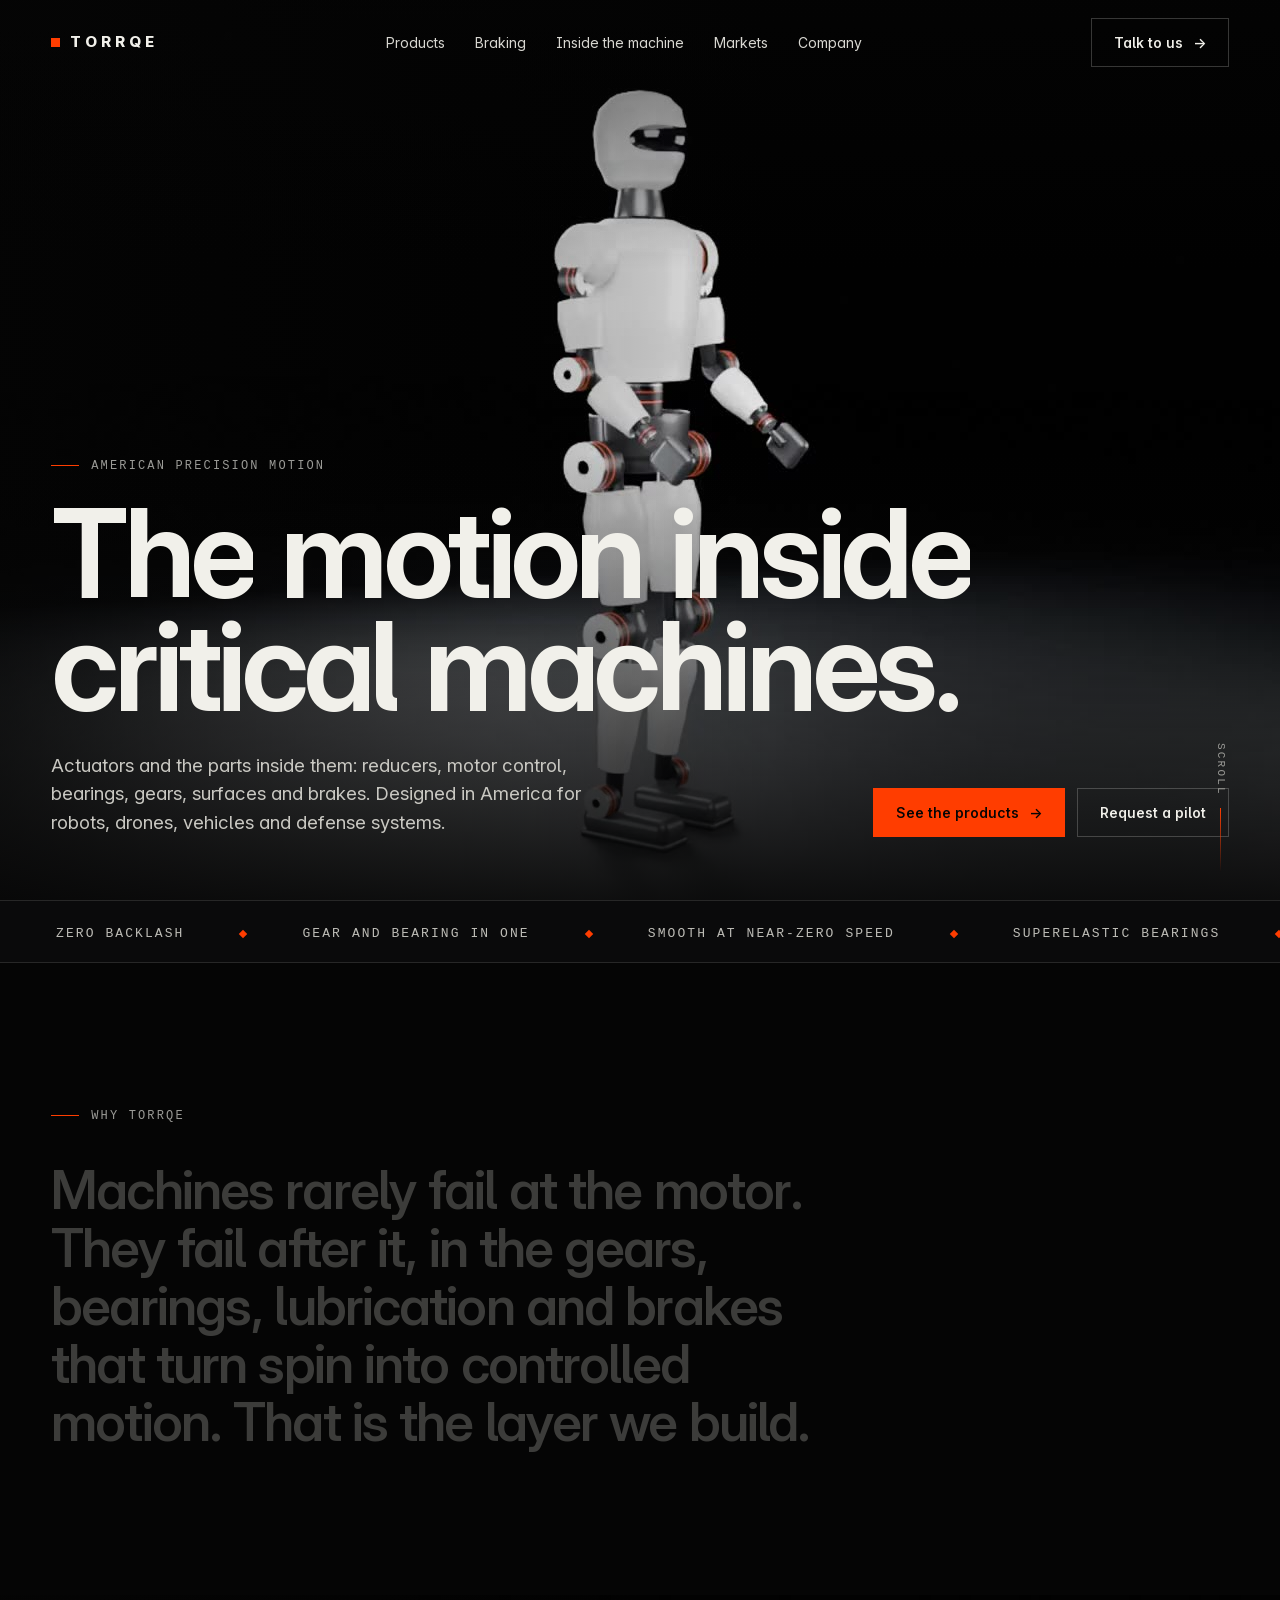
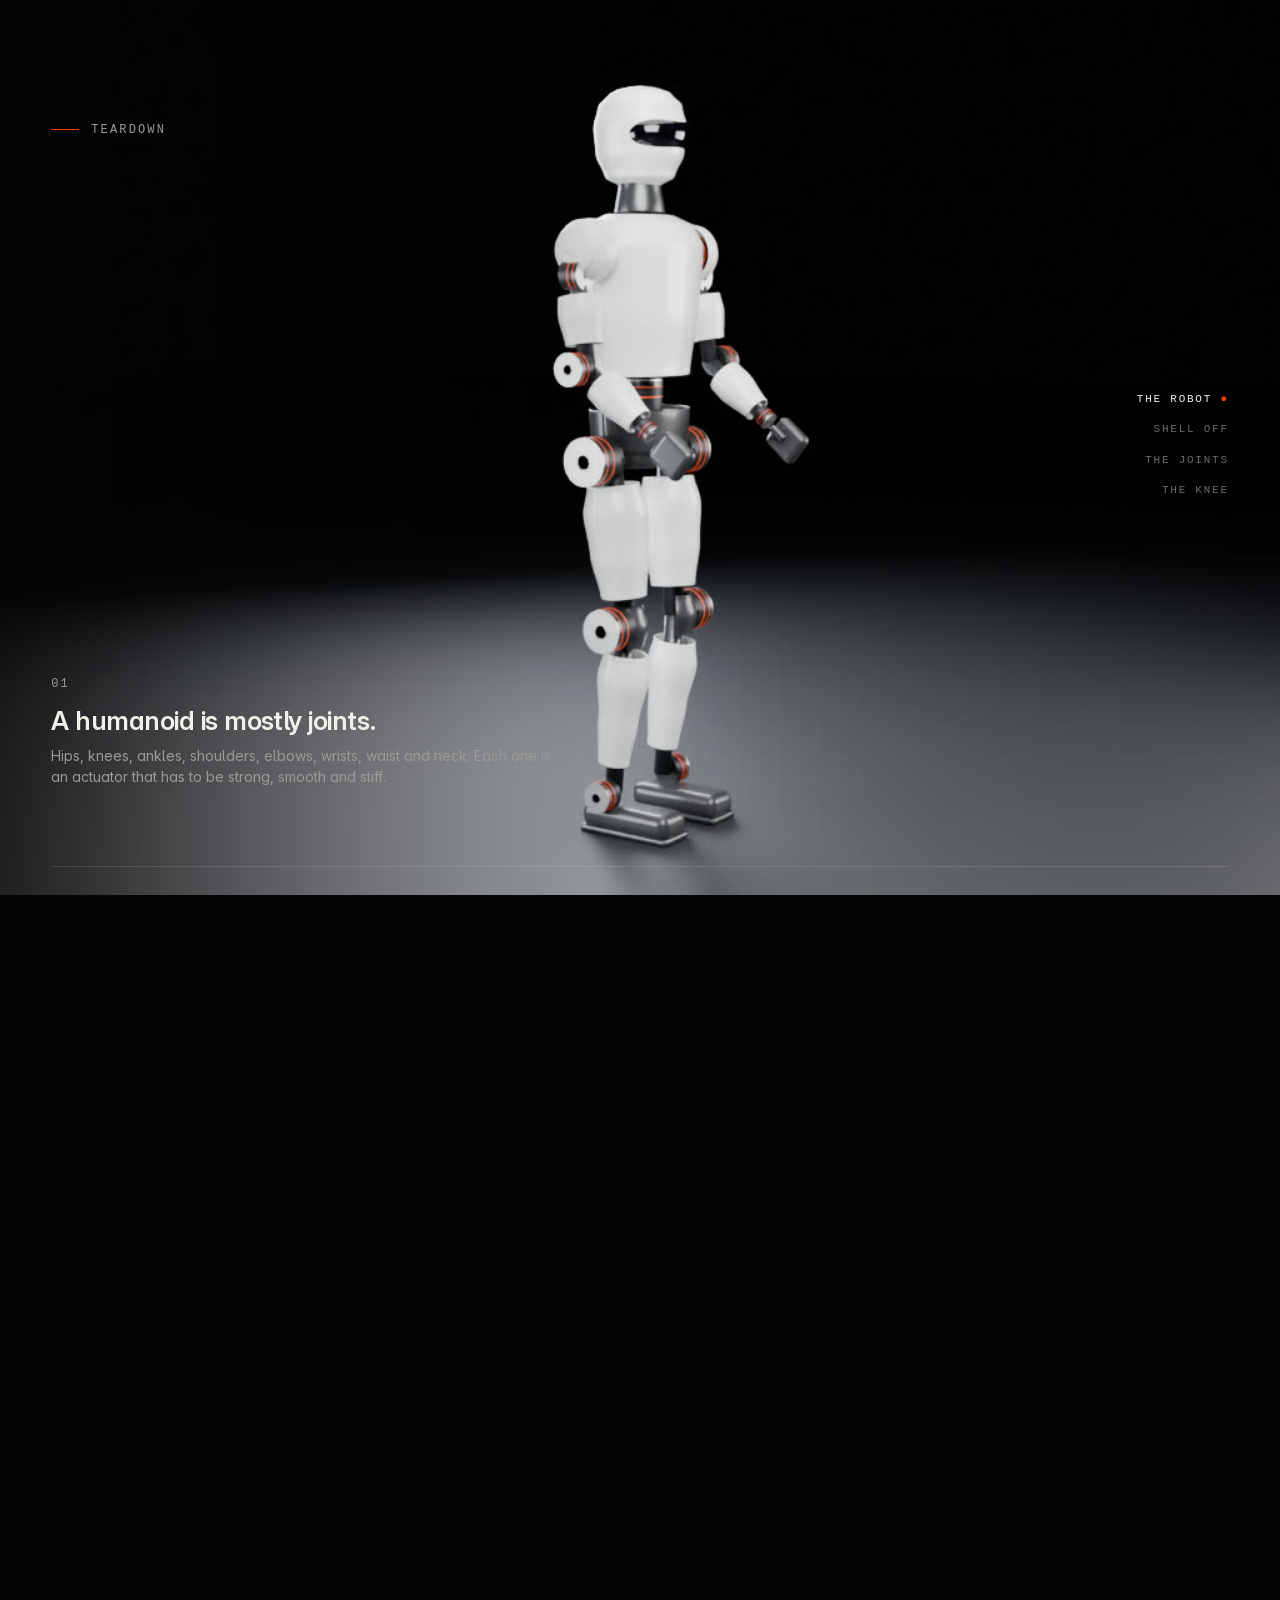
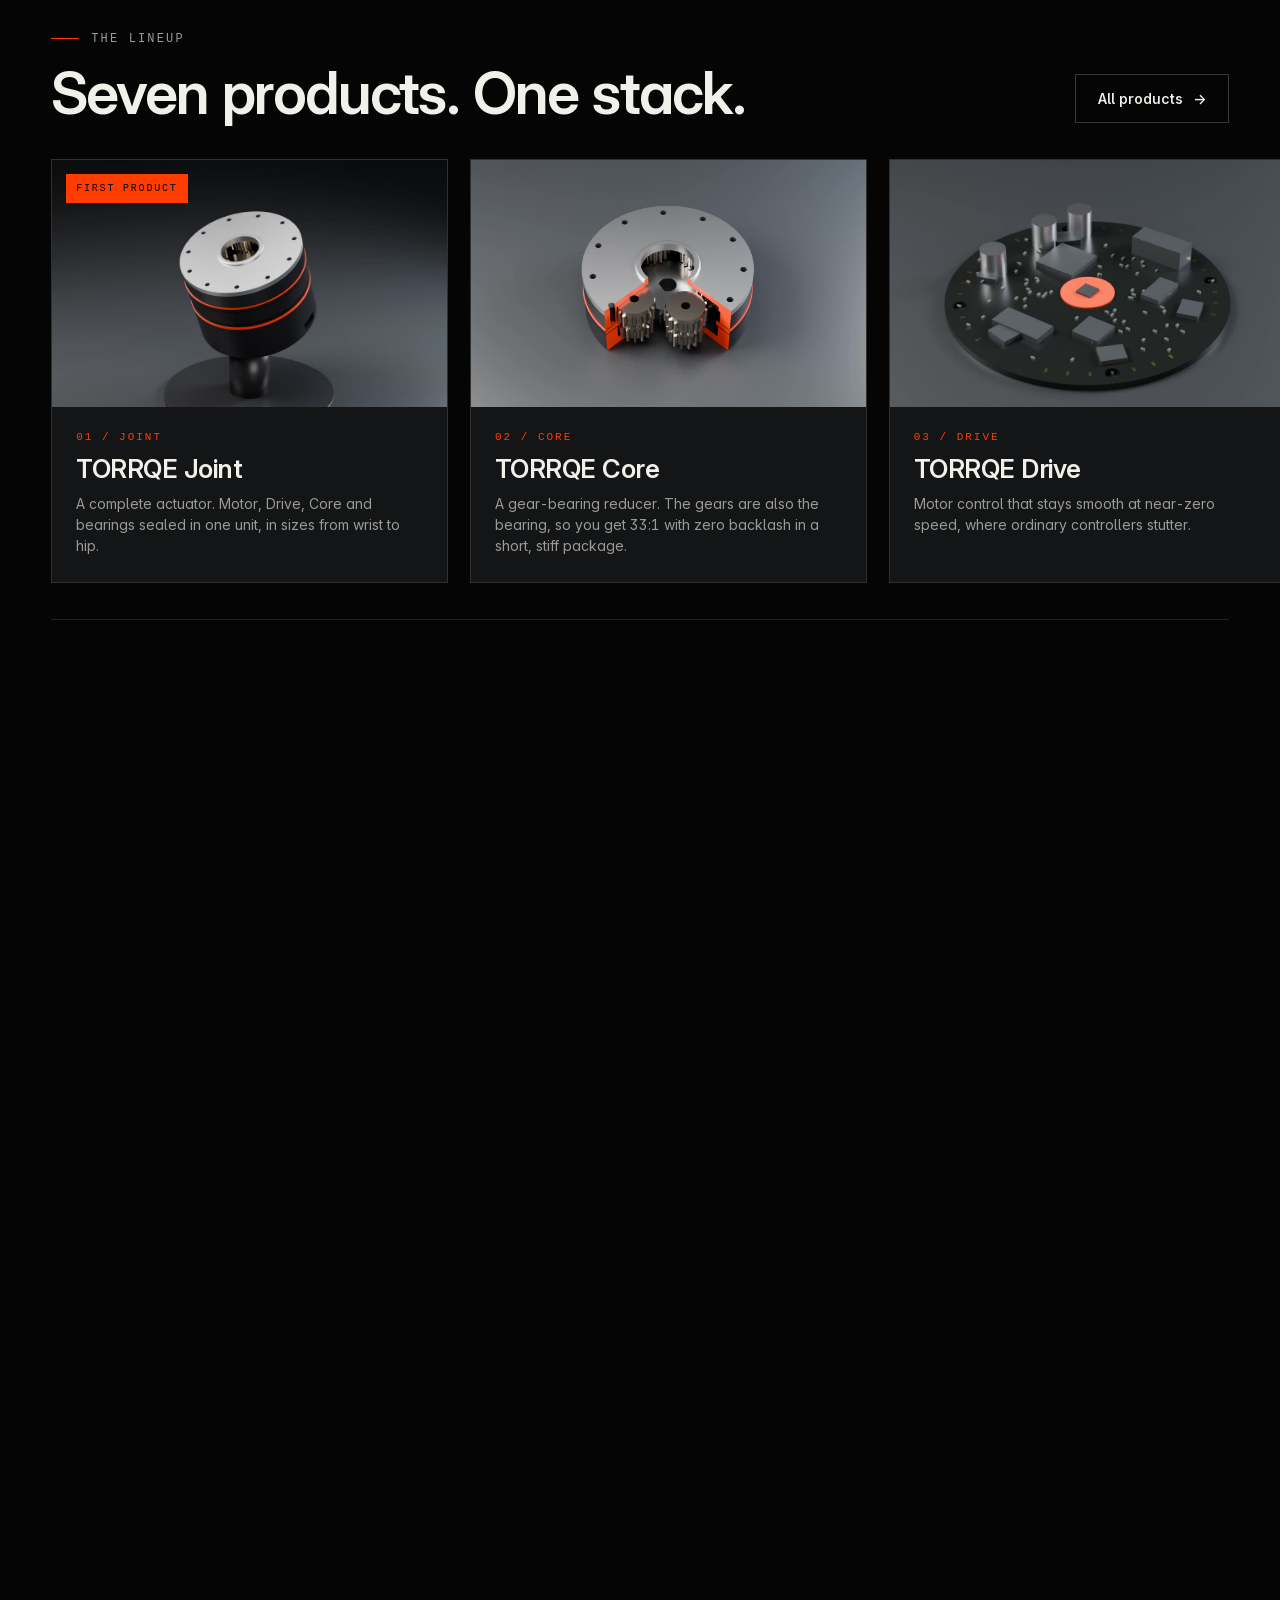
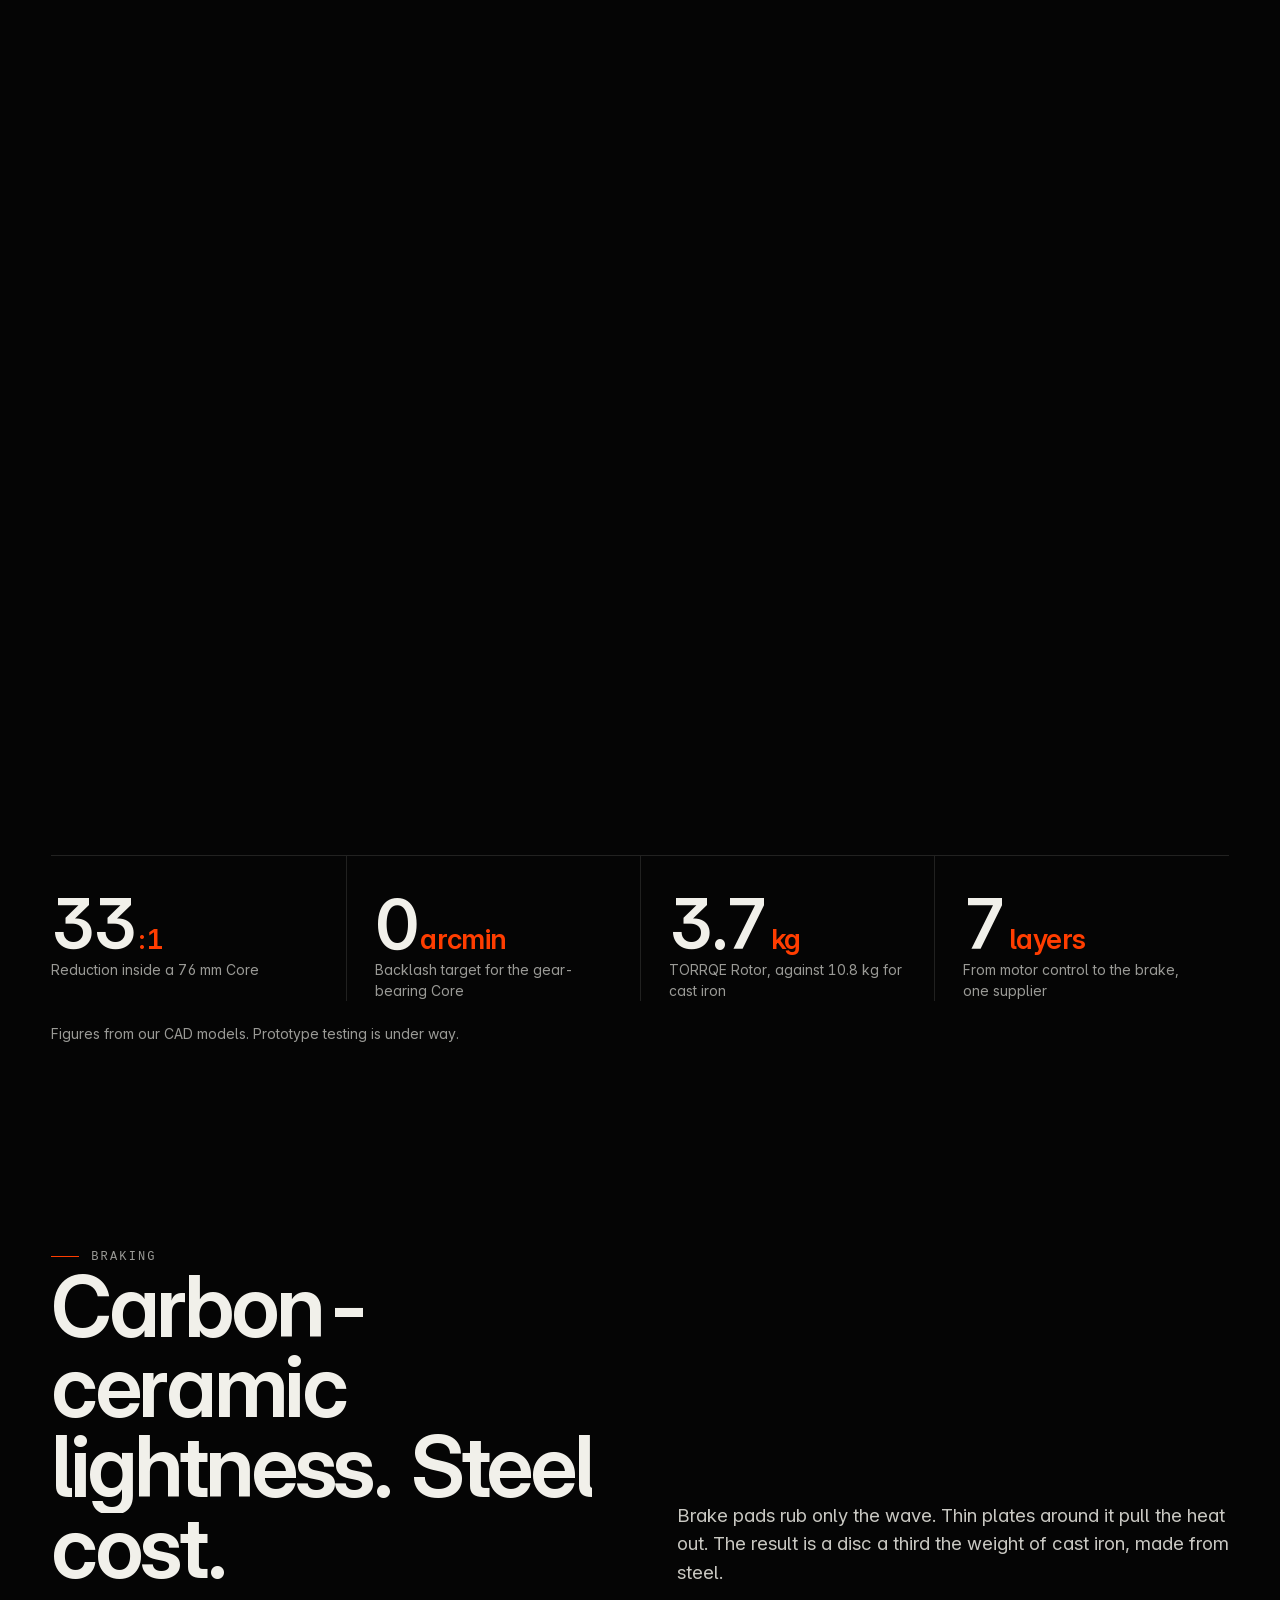
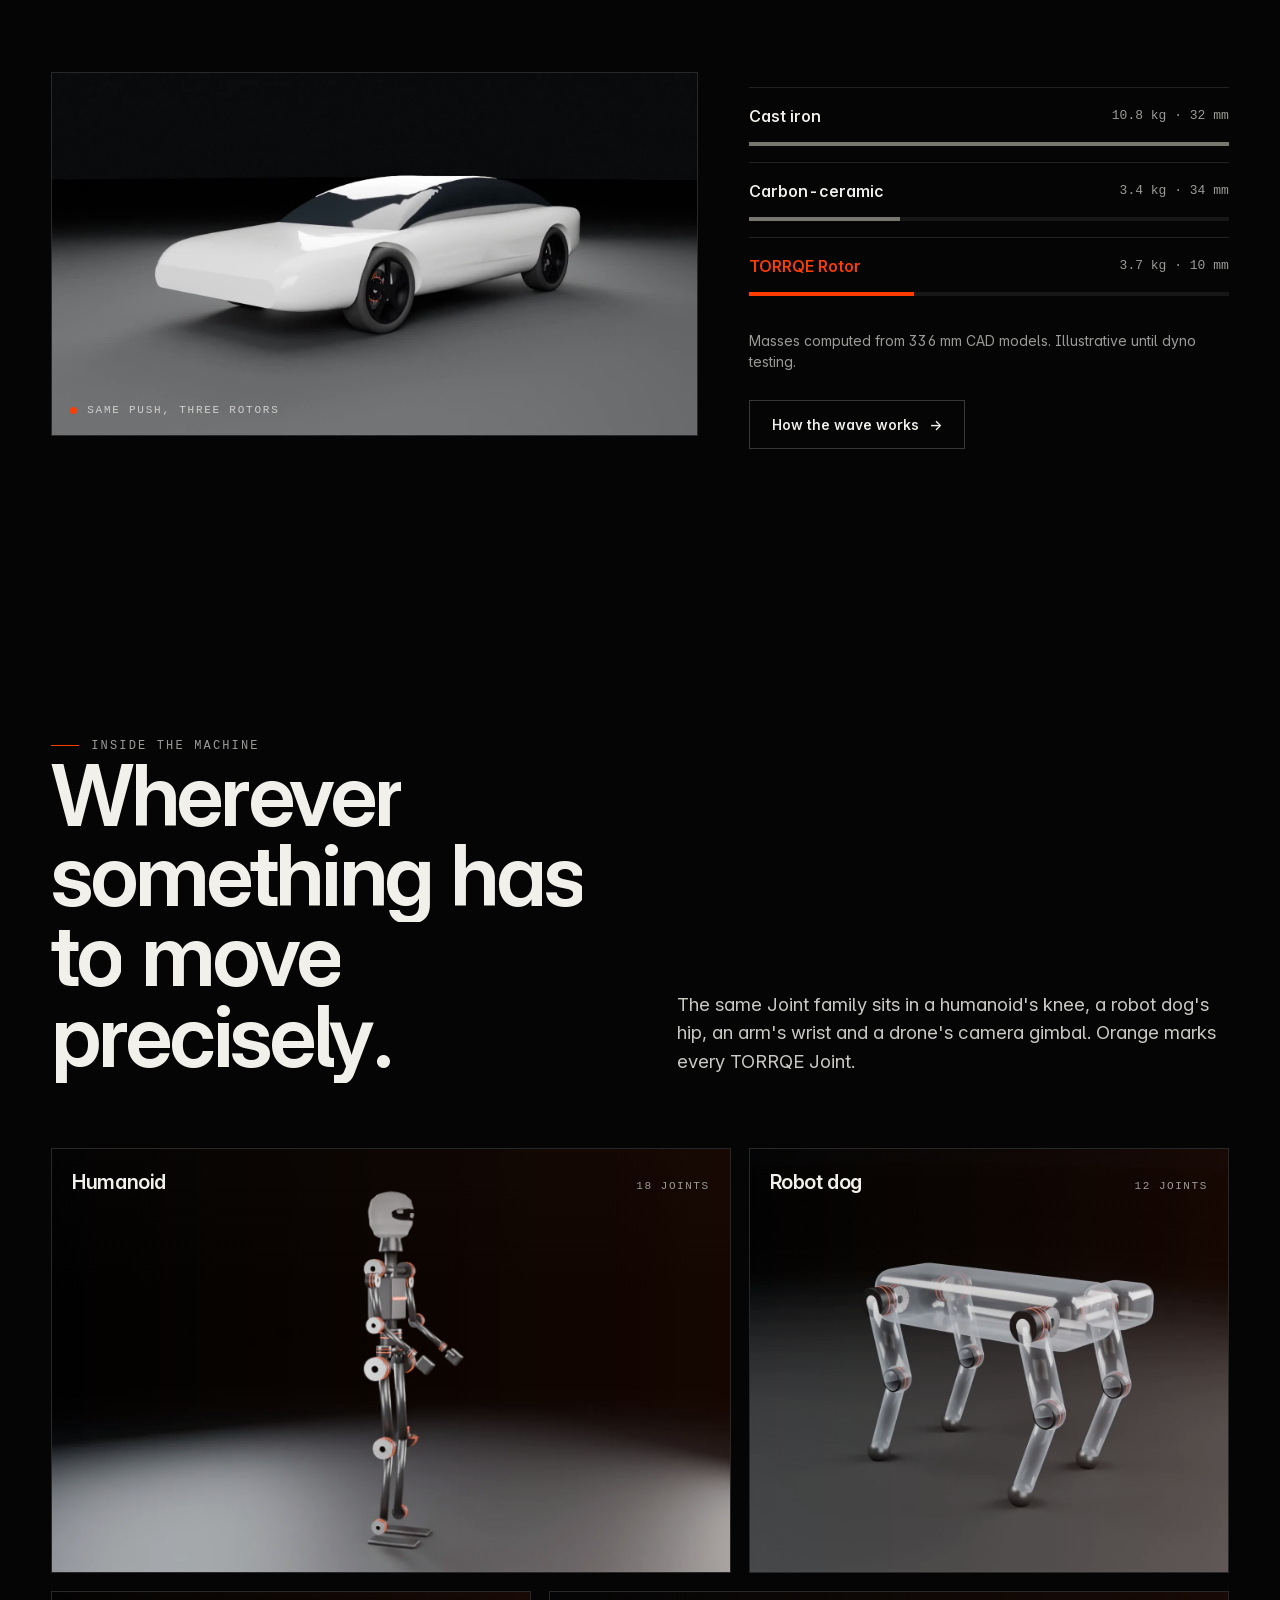
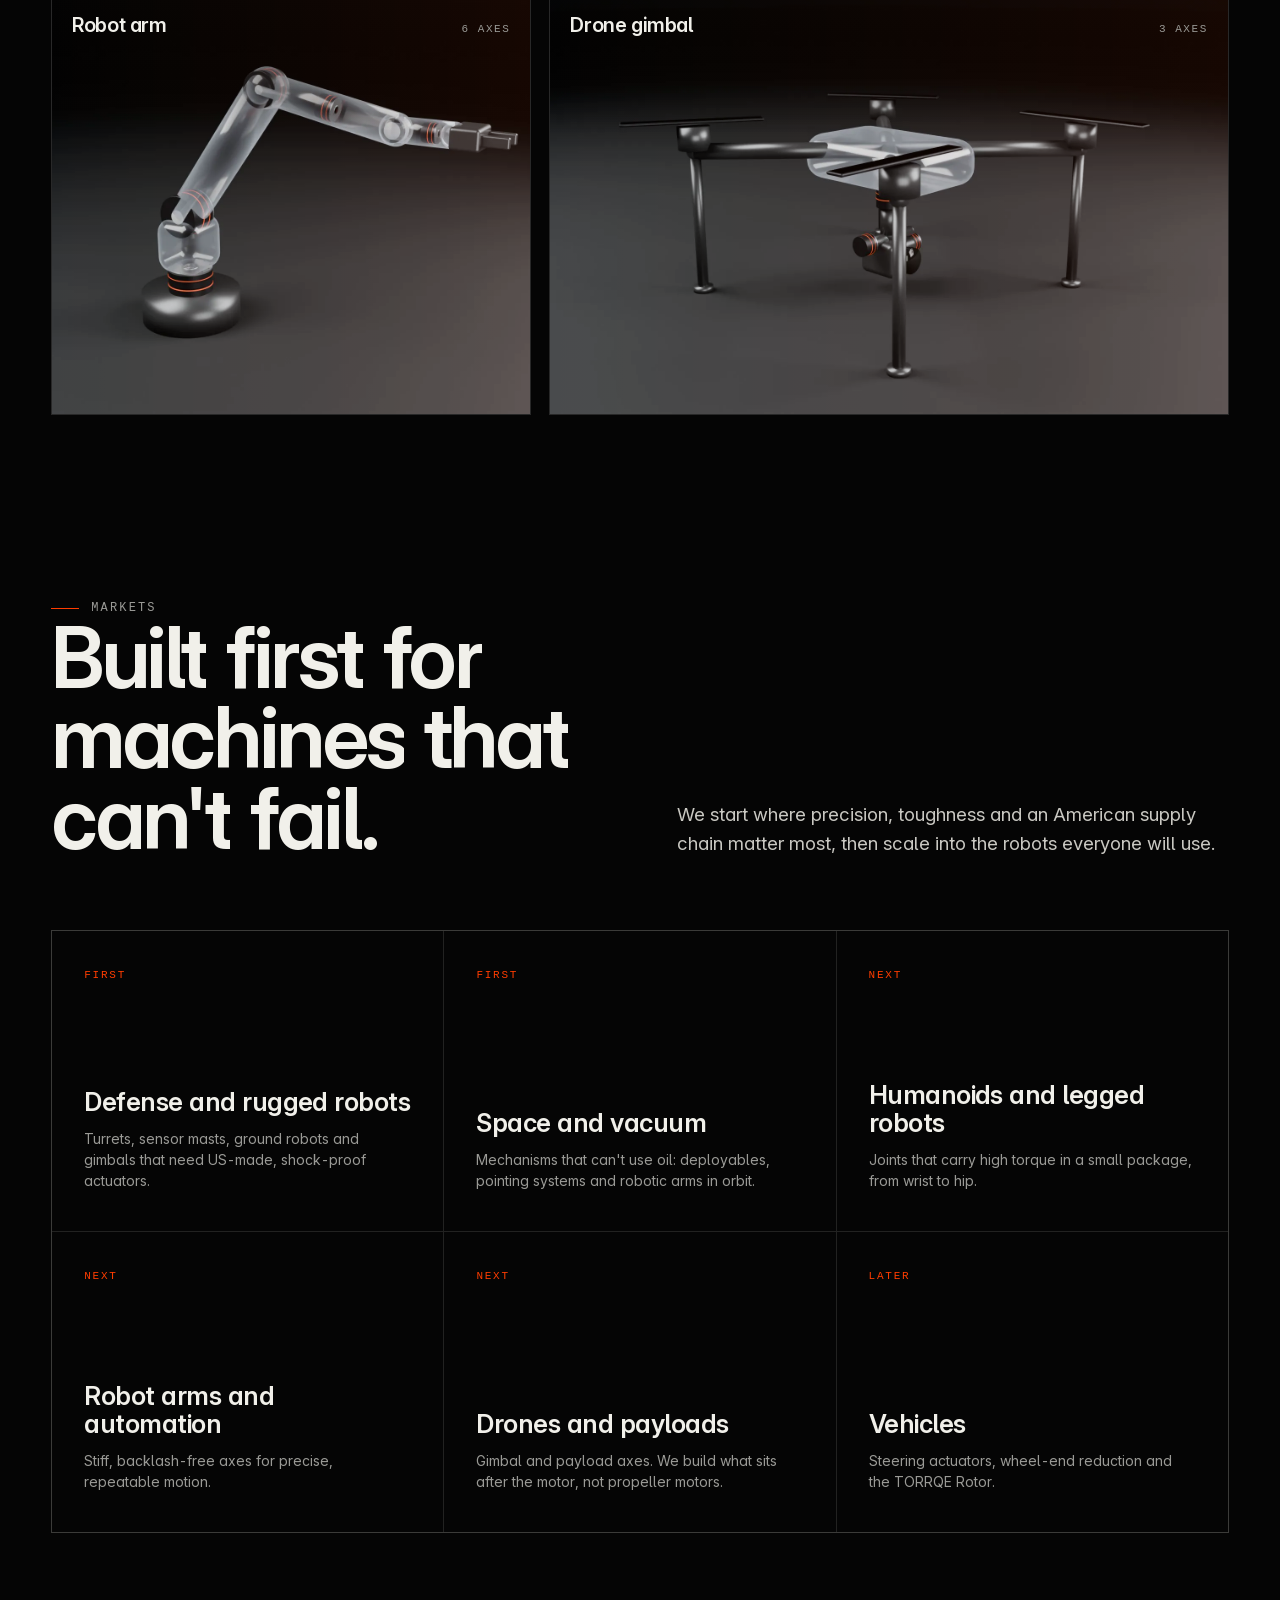
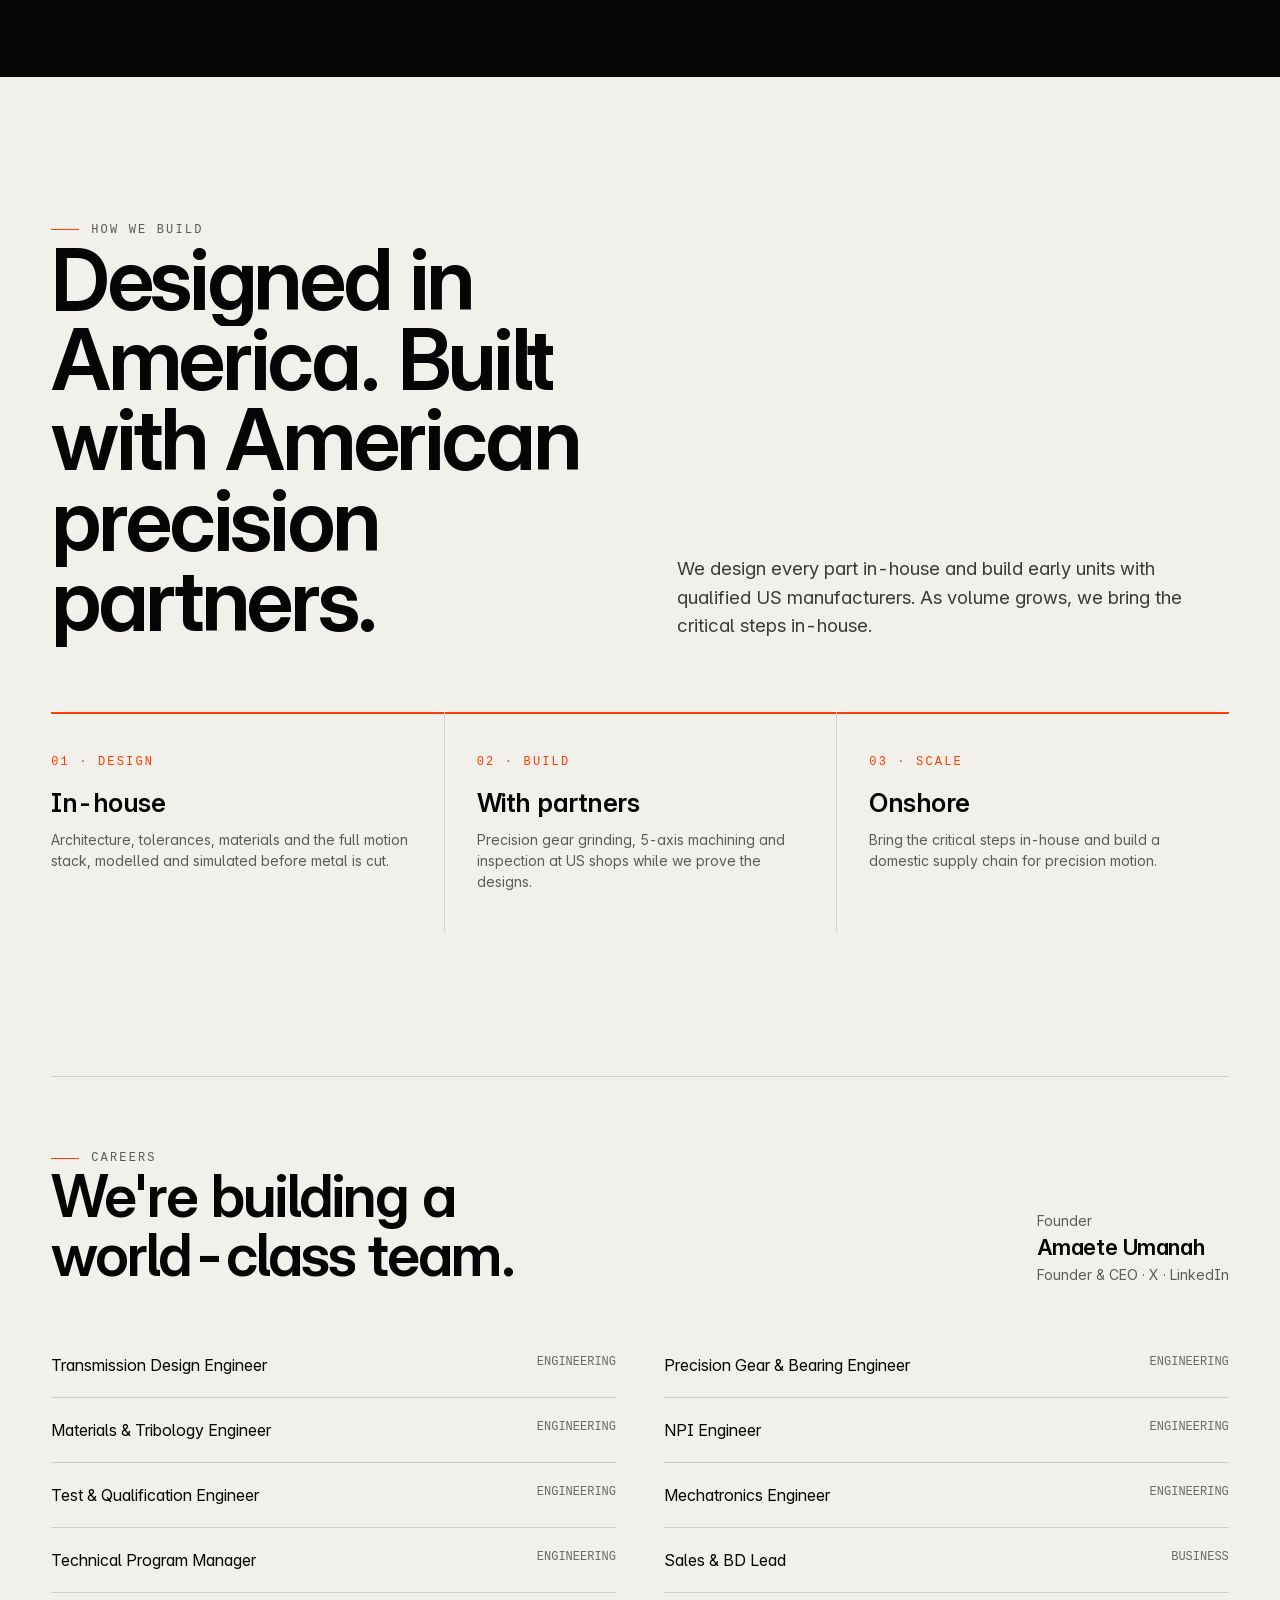
==== index.html @ 90eebf65 "Cinematic site: films, scroll teardown, product rail, braking page Rebuilds torrqe.com as three anim" ====
<!doctype html>
<html lang="en">
<head>
  <meta charset="utf-8" />
  <meta name="viewport" content="width=device-width, initial-scale=1" />
  <title>TORRQE | The motion inside critical machines</title>
  <meta name="description" content="TORRQE designs American precision actuators and the parts inside them: gear-bearing reducers, low-speed motor control, superelastic bearings, carbon gears, oil-free surfaces and a wave brake rotor." />
  <link rel="canonical" href="https://www.torrqe.com/" />
  <meta property="og:title" content="TORRQE | The motion inside critical machines" />
  <meta property="og:description" content="American precision actuators and the parts inside them, for robots, drones, vehicles and defense systems." />
  <meta property="og:type" content="website" />
  <meta property="og:url" content="https://www.torrqe.com/" />
  <meta property="og:image" content="https://www.torrqe.com/images/torrqe-og-preview.webp" />
  <meta name="twitter:card" content="summary_large_image" />
  <meta name="theme-color" content="#050505" />
  <link rel="icon" type="image/png" href="images/torrqe-favicon.png" />
  <link rel="preload" href="assets/fonts/Inter.woff2" as="font" type="font/woff2" crossorigin />
  <link rel="stylesheet" href="assets/site.css" />
</head>
<body>
<div class="curtain" aria-hidden="true"><i></i><i></i><i></i><i></i><i></i></div>

<header class="hdr">
  <a class="brand" href="index.html" aria-label="TORRQE home"><i></i>TORRQE</a>
  <nav class="nav" aria-label="Primary">
    <a href="products.html">Products</a>
    <a href="braking.html">Braking</a>
    <a href="#inside">Inside the machine</a>
    <a href="#markets">Markets</a>
    <a href="#company">Company</a>
  </nav>
  <a class="btn contact-trigger" href="#contact">Talk to us <span class="arr">→</span></a>
  <button class="menu-btn" aria-label="Menu" aria-expanded="false"><span></span><span></span></button>
</header>

<main>
  <!-- HERO -->
  <section class="hero">
    <video class="hero-film" autoplay muted loop playsinline preload="auto" poster="assets/film/hero.jpg" aria-hidden="true">
      <source src="assets/film/hero.mp4" type="video/mp4" />
    </video>
    <div class="hero-in wrap">
      <p class="eyebrow" data-r>American precision motion</p>
      <h1 class="display split" style="--d0: 300ms">The motion inside critical machines.</h1>
      <div class="hero-row">
        <p class="lede" data-r style="--d: 6">Actuators and the parts inside them: reducers, motor control, bearings, gears, surfaces and brakes. Designed in America for robots, drones, vehicles and defense systems.</p>
        <div class="hero-cta" data-r style="--d: 8">
          <a class="btn solid" href="products.html">See the products <span class="arr">→</span></a>
          <a class="btn contact-trigger" href="#contact">Request a pilot</a>
        </div>
      </div>
    </div>
    <div class="scroll-cue">SCROLL</div>
  </section>

  <div class="ticker" aria-hidden="true">
    <div class="ticker-track">
      <span>Zero backlash</span><span>Gear and bearing in one</span><span>Smooth at near-zero speed</span><span>Superelastic bearings</span><span>Oil-free surfaces</span><span>Carbon-fiber gears</span><span>Wave brake rotor</span><span>Designed in America</span>
      <span>Zero backlash</span><span>Gear and bearing in one</span><span>Smooth at near-zero speed</span><span>Superelastic bearings</span><span>Oil-free surfaces</span><span>Carbon-fiber gears</span><span>Wave brake rotor</span><span>Designed in America</span>
    </div>
  </div>

  <!-- STATEMENT -->
  <section class="sec">
    <div class="wrap">
      <p class="eyebrow" data-r>Why TORRQE</p>
      <p class="statement" style="margin-top: 36px">Machines rarely fail at the motor. They fail after it, in the gears, bearings, lubrication and brakes that turn spin into controlled motion. That is the layer we build.</p>
    </div>
  </section>

  <!-- TEARDOWN SCRUB -->
  <section class="scrub" style="--len: 520vh" aria-label="A humanoid robot taken apart to show its TORRQE Joints">
    <div class="scrub-pin">
      <img class="scrub-still" src="assets/film/teardown.jpg" alt="" />
      <video class="scrub-film" muted playsinline preload="none" data-src="assets/film/teardown.mp4" data-src-m="assets/film/teardown-m.mp4" aria-hidden="true"></video>
      <div class="scrub-head"><p class="eyebrow">Teardown</p></div>
      <div class="scrub-notes">
        <div data-at="0-0.26"><p class="eyebrow no-rule">01</p><h2 class="h3">A humanoid is mostly joints.</h2><p class="small">Hips, knees, ankles, shoulders, elbows, wrists, waist and neck. Each one is an actuator that has to be strong, smooth and stiff.</p></div>
        <div data-at="0.26-0.44"><p class="eyebrow no-rule">02</p><h2 class="h3">Take the shell off.</h2><p class="small">Under the panels: a frame, a battery and the joints that do the work.</p></div>
        <div data-at="0.44-0.7"><p class="eyebrow no-rule">03</p><h2 class="h3">Every orange ring is a TORRQE Joint.</h2><p class="small">Motor, Drive, Core and bearings in one sealed unit. Same family in different sizes, from wrist to hip.</p></div>
        <div data-at="0.7-1.01"><p class="eyebrow no-rule">04</p><h2 class="h3">Inside the knee.</h2><p class="small">The motor spins the sun gear. The planets carry the load and act as the bearing, so the joint stays short, stiff and free of backlash.</p></div>
      </div>
      <div class="scrub-steps" aria-hidden="true"><span>THE ROBOT</span><span>SHELL OFF</span><span>THE JOINTS</span><span>THE KNEE</span></div>
      <div class="scrub-bar"><i></i></div>
    </div>
  </section>

  <!-- PRODUCT RAIL -->
  <section class="rail" style="--len: 460vh" id="products">
    <div class="rail-pin">
      <div class="rail-head">
        <div><p class="eyebrow">The lineup</p><h2 class="h2" style="margin-top: 16px">Seven products. One stack.</h2></div>
        <a class="btn" href="products.html">All products <span class="arr">→</span></a>
      </div>
      <div class="rail-track">
        <a class="card" href="products.html#joint"><div class="card-media"><span class="card-tag first">First product</span><video class="loop" muted loop playsinline preload="none" poster="assets/film/tt-joint.jpg" data-src="assets/film/tt-joint.mp4"></video></div>
          <div class="card-body"><span class="card-n">01 / JOINT</span><h3 class="h3">TORRQE Joint</h3><p class="small">A complete actuator. Motor, Drive, Core and bearings sealed in one unit, in sizes from wrist to hip.</p></div></a>
        <a class="card" href="products.html#core"><div class="card-media"><video class="loop" muted loop playsinline preload="none" poster="assets/film/core-turning.jpg" data-src="assets/film/core-turning.mp4"></video></div>
          <div class="card-body"><span class="card-n">02 / CORE</span><h3 class="h3">TORRQE Core</h3><p class="small">A gear-bearing reducer. The gears are also the bearing, so you get 33:1 with zero backlash in a short, stiff package.</p></div></a>
        <a class="card" href="products.html#drive"><div class="card-media"><video class="loop" muted loop playsinline preload="none" poster="assets/film/tt-drive.jpg" data-src="assets/film/tt-drive.mp4"></video></div>
          <div class="card-body"><span class="card-n">03 / DRIVE</span><h3 class="h3">TORRQE Drive</h3><p class="small">Motor control that stays smooth at near-zero speed, where ordinary controllers stutter.</p></div></a>
        <a class="card" href="products.html#bearings"><div class="card-media"><video class="loop" muted loop playsinline preload="none" poster="assets/film/tt-bearing.jpg" data-src="assets/film/tt-bearing.mp4"></video></div>
          <div class="card-body"><span class="card-n">04 / BEARINGS</span><h3 class="h3">TORRQE Bearings</h3><p class="small">Superelastic nickel-titanium balls and races. They shrug off shock, never rust and run without oil.</p></div></a>
        <a class="card" href="products.html#lightgear"><div class="card-media"><video class="loop" muted loop playsinline preload="none" poster="assets/film/tt-lightgear.jpg" data-src="assets/film/tt-lightgear.mp4"></video></div>
          <div class="card-body"><span class="card-n">05 / LIGHTGEAR</span><h3 class="h3">TORRQE Lightgear</h3><p class="small">Carbon-fiber gears with steel teeth. Lighter and quieter than all-steel gears.</p></div></a>
        <a class="card" href="products.html#surface"><div class="card-media"><video class="loop" muted loop playsinline preload="none" poster="assets/film/tt-surface.jpg" data-src="assets/film/tt-surface.mp4"></video></div>
          <div class="card-body"><span class="card-n">06 / SURFACE</span><h3 class="h3">TORRQE Surface</h3><p class="small">Oil-free solid lubricant coatings for parts that run hot, cold or in a vacuum.</p></div></a>
        <a class="card" href="braking.html"><div class="card-media"><video class="loop" muted loop playsinline preload="none" poster="assets/film/tt-rotor.jpg" data-src="assets/film/tt-rotor.mp4"></video></div>
          <div class="card-body"><span class="card-n">07 / ROTOR</span><h3 class="h3">TORRQE Rotor</h3><p class="small">A wave-shaped brake disc. Close to carbon-ceramic weight, made from steel.</p></div></a>
      </div>
      <div class="rail-progress"><i></i></div>
    </div>
  </section>

  <!-- NUMBERS -->
  <section class="sec" style="padding-top: 40px">
    <div class="wrap">
      <div class="nums">
        <div class="num" data-r><b><span data-count="33">0</span><small>:1</small></b><p class="small">Reduction inside a 76 mm Core</p></div>
        <div class="num" data-r style="--d: 1"><b><span data-count="0">0</span><small>arcmin</small></b><p class="small">Backlash target for the gear-bearing Core</p></div>
        <div class="num" data-r style="--d: 2"><b><span data-count="3.7">0</span><small>kg</small></b><p class="small">TORRQE Rotor, against 10.8 kg for cast iron</p></div>
        <div class="num" data-r style="--d: 3"><b><span data-count="7">0</span><small>layers</small></b><p class="small">From motor control to the brake, one supplier</p></div>
      </div>
      <p class="small" style="margin-top: 22px">Figures from our CAD models. Prototype testing is under way.</p>
    </div>
  </section>

  <!-- BRAKING -->
  <section class="sec" style="padding-top: 60px">
    <div class="wrap">
      <div class="sec-head">
        <div><p class="eyebrow" data-r>Braking</p><h2 class="h1 split">Carbon-ceramic lightness. Steel cost.</h2></div>
        <p class="lede" data-r style="--d: 3">Brake pads rub only the wave. Thin plates around it pull the heat out. The result is a disc a third the weight of cast iron, made from steel.</p>
      </div>
      <div class="brake-grid">
        <div class="frame brake-film" data-r="scale"><video class="loop" muted loop playsinline preload="none" poster="assets/film/braking.jpg" data-src="assets/film/braking.mp4"></video><span class="cap">Same push, three rotors</span></div>
        <div>
          <div class="compare">
            <div class="compare-row"><b>Cast iron</b><span class="mono">10.8 kg · 32 mm</span><div class="bar"><i style="--w: 100%"></i></div></div>
            <div class="compare-row" style="--d: 1"><b>Carbon-ceramic</b><span class="mono">3.4 kg · 34 mm</span><div class="bar"><i style="--w: 31.5%; --d: 1"></i></div></div>
            <div class="compare-row us"><b class="o">TORRQE Rotor</b><span class="mono">3.7 kg · 10 mm</span><div class="bar"><i style="--w: 34.3%; --d: 2"></i></div></div>
          </div>
          <p class="small" style="margin: 18px 0 28px">Masses computed from 336 mm CAD models. Illustrative until dyno testing.</p>
          <a class="btn" href="braking.html">How the wave works <span class="arr">→</span></a>
        </div>
      </div>
    </div>
  </section>

  <!-- INSIDE THE MACHINE -->
  <section class="sec" id="inside">
    <div class="wrap">
      <div class="sec-head">
        <div><p class="eyebrow" data-r>Inside the machine</p><h2 class="h1 split">Wherever something has to move precisely.</h2></div>
        <p class="lede" data-r style="--d: 3">The same Joint family sits in a humanoid's knee, a robot dog's hip, an arm's wrist and a drone's camera gimbal. Orange marks every TORRQE Joint.</p>
      </div>
      <div class="machines">
        <figure class="machine kb" data-r style="--kbo: 50% 40%"><img src="assets/img/inside-humanoid.webp" alt="See-through humanoid robot with TORRQE Joints at hips, knees, ankles, shoulders, elbows and wrists" loading="lazy" /><span class="scan"></span><figcaption class="lab"><b>Humanoid</b><span>18 JOINTS</span></figcaption></figure>
        <figure class="machine kb" data-r style="--d: 1; --kbo: 40% 60%"><img src="assets/img/inside-dog.webp" alt="See-through robot dog with TORRQE Joints at each hip and knee" loading="lazy" /><span class="scan"></span><figcaption class="lab"><b>Robot dog</b><span>12 JOINTS</span></figcaption></figure>
        <figure class="machine kb" data-r style="--kbo: 40% 40%"><img src="assets/img/inside-arm.webp" alt="Robot arm with TORRQE Joints at all six axes" loading="lazy" /><span class="scan"></span><figcaption class="lab"><b>Robot arm</b><span>6 AXES</span></figcaption></figure>
        <figure class="machine kb" data-r style="--d: 1; --kbo: 55% 70%"><img src="assets/img/inside-drone.webp" alt="Drone with a three-axis camera gimbal driven by TORRQE Joints" loading="lazy" /><span class="scan"></span><figcaption class="lab"><b>Drone gimbal</b><span>3 AXES</span></figcaption></figure>
      </div>
    </div>
  </section>

  <!-- MARKETS -->
  <section class="sec" id="markets" style="padding-top: 40px">
    <div class="wrap">
      <div class="sec-head">
        <div><p class="eyebrow" data-r>Markets</p><h2 class="h1 split">Built first for machines that can't fail.</h2></div>
        <p class="lede" data-r style="--d: 3">We start where precision, toughness and an American supply chain matter most, then scale into the robots everyone will use.</p>
      </div>
      <div class="markets">
        <div class="market" data-r><span class="tag">FIRST</span><div><h3 class="h3">Defense and rugged robots</h3><p class="small">Turrets, sensor masts, ground robots and gimbals that need US-made, shock-proof actuators.</p></div></div>
        <div class="market" data-r style="--d: 1"><span class="tag">FIRST</span><div><h3 class="h3">Space and vacuum</h3><p class="small">Mechanisms that can't use oil: deployables, pointing systems and robotic arms in orbit.</p></div></div>
        <div class="market" data-r style="--d: 2"><span class="tag">NEXT</span><div><h3 class="h3">Humanoids and legged robots</h3><p class="small">Joints that carry high torque in a small package, from wrist to hip.</p></div></div>
        <div class="market" data-r><span class="tag">NEXT</span><div><h3 class="h3">Robot arms and automation</h3><p class="small">Stiff, backlash-free axes for precise, repeatable motion.</p></div></div>
        <div class="market" data-r style="--d: 1"><span class="tag">NEXT</span><div><h3 class="h3">Drones and payloads</h3><p class="small">Gimbal and payload axes. We build what sits after the motor, not propeller motors.</p></div></div>
        <div class="market" data-r style="--d: 2"><span class="tag">LATER</span><div><h3 class="h3">Vehicles</h3><p class="small">Steering actuators, wheel-end reduction and the TORRQE Rotor.</p></div></div>
      </div>
    </div>
  </section>

  <!-- PROCESS (paper) -->
  <section class="sec paper" id="company">
    <div class="wrap">
      <div class="sec-head">
        <div><p class="eyebrow" data-r>How we build</p><h2 class="h1 split">Designed in America. Built with American precision partners.</h2></div>
        <p class="lede" data-r style="--d: 3">We design every part in-house and build early units with qualified US manufacturers. As volume grows, we bring the critical steps in-house.</p>
      </div>
      <div class="steps">
        <div class="step" data-r><span class="n">01 · DESIGN</span><h3 class="h3">In-house</h3><p class="small">Architecture, tolerances, materials and the full motion stack, modelled and simulated before metal is cut.</p></div>
        <div class="step" data-r style="--d: 1"><span class="n">02 · BUILD</span><h3 class="h3">With partners</h3><p class="small">Precision gear grinding, 5-axis machining and inspection at US shops while we prove the designs.</p></div>
        <div class="step" data-r style="--d: 2"><span class="n">03 · SCALE</span><h3 class="h3">Onshore</h3><p class="small">Bring the critical steps in-house and build a domestic supply chain for precision motion.</p></div>
      </div>
    </div>
  </section>

  <!-- TEAM (paper) -->
  <section class="sec paper" style="padding-top: 0" id="careers">
    <div class="wrap">
      <div class="rule" style="margin-bottom: 72px"></div>
      <div class="sec-head" style="margin-bottom: 48px">
        <div><p class="eyebrow" data-r>Careers</p><h2 class="h2 split">We're building a world-class team.</h2></div>
        <div data-r style="--d: 2; justify-self: end"><p class="small">Founder</p><p style="font-size: 22px; font-weight: 600; letter-spacing: -0.02em">Amaete Umanah</p><p class="small">Founder &amp; CEO · <a href="https://x.com/amaeteumanah" target="_blank" rel="noopener noreferrer">X</a> · <a href="https://www.linkedin.com/in/amaeteumanah/" target="_blank" rel="noopener noreferrer">LinkedIn</a></p></div>
      </div>
      <div class="roles">
        <a class="role contact-trigger" href="#contact" data-r>Transmission Design Engineer <span>ENGINEERING</span></a>
        <a class="role contact-trigger" href="#contact" data-r>Precision Gear &amp; Bearing Engineer <span>ENGINEERING</span></a>
        <a class="role contact-trigger" href="#contact" data-r>Materials &amp; Tribology Engineer <span>ENGINEERING</span></a>
        <a class="role contact-trigger" href="#contact" data-r>NPI Engineer <span>ENGINEERING</span></a>
        <a class="role contact-trigger" href="#contact" data-r>Test &amp; Qualification Engineer <span>ENGINEERING</span></a>
        <a class="role contact-trigger" href="#contact" data-r>Mechatronics Engineer <span>ENGINEERING</span></a>
        <a class="role contact-trigger" href="#contact" data-r>Technical Program Manager <span>ENGINEERING</span></a>
        <a class="role contact-trigger" href="#contact" data-r>Sales &amp; BD Lead <span>BUSINESS</span></a>
      </div>
    </div>
  </section>

  <!-- CTA -->
  <section class="cta">
    <video class="loop" muted loop playsinline preload="none" poster="assets/film/core-turning.jpg" data-src="assets/film/core-turning.mp4" aria-hidden="true"></video>
    <div class="wrap">
      <p class="eyebrow" data-r>Pilot programs</p>
      <h2 class="display split" style="margin: 22px 0 34px; max-width: 11ch">Let's talk motion.</h2>
      <a class="btn solid contact-trigger" href="#contact" data-r style="--d: 4">Start a conversation <span class="arr">→</span></a>
    </div>
  </section>
</main>

<footer class="foot">
  <div class="wrap">
    <div class="foot-grid">
      <div><a class="brand" href="index.html"><i></i>TORRQE</a><p class="small" style="margin-top: 14px; max-width: 34ch">American precision motion for critical machines. Built in America. Controlled with precision. Engineered to endure.</p></div>
      <div><a href="products.html">Products</a><a href="braking.html">Braking</a><a href="#inside">Inside the machine</a></div>
      <div><a href="#markets">Markets</a><a href="#company">Company</a><a href="#careers">Careers</a></div>
      <div><a class="contact-trigger" href="#contact">Contact</a><a href="https://x.com/amaeteumanah" target="_blank" rel="noopener noreferrer">X</a><a href="https://www.linkedin.com/in/amaeteumanah/" target="_blank" rel="noopener noreferrer">LinkedIn</a></div>
    </div>
    <div class="giant" aria-hidden="true">TORRQE</div>
    <p class="small" style="margin-top: 24px">© 2026 TORRQE. Renders are of TORRQE designs; robots shown are illustrative.</p>
  </div>
</footer>

<div class="modal-backdrop" id="contact-modal" hidden>
  <section class="contact-modal" role="dialog" aria-modal="true" aria-labelledby="modal-title" aria-describedby="modal-desc">
    <button class="modal-close" type="button" aria-label="Close">×</button>
    <div data-form-state>
      <p class="eyebrow">Get in touch</p>
      <h2 id="modal-title">Let's talk motion</h2>
      <p id="modal-desc">Tell us about your robot, drone, vehicle, valve or defense motion program.</p>
      <form id="contact-form" action="https://formspree.io/f/xeelnkqj" method="POST" novalidate>
        <label>Name <span>*</span><input name="name" autocomplete="name" required /></label>
        <label>Email <span>*</span><input name="email" type="email" autocomplete="email" required /></label>
        <label>Phone<input name="phone" autocomplete="tel" /></label>
        <label>Company<input name="company" autocomplete="organization" /></label>
        <label>Message<textarea name="message" rows="4"></textarea></label>
        <p class="form-error" id="form-error" role="alert"></p>
        <button class="btn solid modal-submit" type="submit">Send message</button>
        <small>We'll reply to the email you give us.</small>
      </form>
    </div>
  </section>
</div>
<script src="assets/site.js" defer></script>
</body>
</html>
---- assets/site.css ----
/* TORRQE — cinematic site. Black stage, paper type, one orange. */
@font-face { font-family: "Inter"; src: url("fonts/Inter.woff2") format("woff2"); font-weight: 100 900; font-display: swap; }
:root {
  --black: #050505; --stage: #0a0a0b; --graphite: #141516; --line: rgba(241, 240, 234, 0.12); --line-2: rgba(241, 240, 234, 0.22);
  --paper: #f1f0ea; --mute: #9a9a96; --dim: #6b6b68; --orange: #ff3d00; --orange-2: #ff6a33;
  --mono: ui-monospace, "SF Mono", "JetBrains Mono", Menlo, Consolas, monospace;
  --ease: cubic-bezier(0.22, 1, 0.36, 1); --ease-in: cubic-bezier(0.64, 0, 0.78, 0);
  --pad: clamp(20px, 4vw, 64px); --max: 1440px;
}
* { box-sizing: border-box; margin: 0; padding: 0; }
html { background: var(--black); color: var(--paper); -webkit-text-size-adjust: 100%; }
body { font-family: "Inter", system-ui, -apple-system, "Segoe UI", sans-serif; font-feature-settings: "ss01", "cv11"; line-height: 1.5; overflow-x: hidden; }
img, video { display: block; max-width: 100%; }
a { color: inherit; text-decoration: none; }
button { font: inherit; color: inherit; background: none; border: 0; cursor: pointer; }
::selection { background: var(--orange); color: var(--black); }

/* ---------- type ---------- */
.eyebrow { font-family: var(--mono); font-size: 12px; letter-spacing: 0.18em; text-transform: uppercase; color: var(--mute); display: flex; align-items: center; gap: 12px; }
.eyebrow::before { content: ""; width: 28px; height: 1px; background: var(--orange); }
.eyebrow.no-rule::before { display: none; }
.display { font-weight: 640; letter-spacing: -0.045em; line-height: 0.92; font-size: clamp(52px, 9.6vw, 168px); }
.h1 { font-weight: 620; letter-spacing: -0.04em; line-height: 0.95; font-size: clamp(42px, 6.6vw, 112px); }
.h2 { font-weight: 600; letter-spacing: -0.035em; line-height: 1.0; font-size: clamp(34px, 4.6vw, 76px); }
.h3 { font-weight: 600; letter-spacing: -0.02em; line-height: 1.1; font-size: clamp(22px, 2vw, 30px); }
.lede { font-size: clamp(17px, 1.45vw, 21px); color: #c9c8c2; max-width: 46ch; line-height: 1.55; }
.small { font-size: 14px; color: var(--mute); }
.mono { font-family: var(--mono); }
.o { color: var(--orange); }
.wrap { width: 100%; max-width: var(--max); margin: 0 auto; padding: 0 var(--pad); }

/* ---------- header ---------- */
.hdr { position: fixed; inset: 0 0 auto 0; z-index: 50; display: flex; align-items: center; justify-content: space-between; padding: 18px var(--pad); transition: background 0.5s var(--ease), backdrop-filter 0.5s, transform 0.6s var(--ease); }
.hdr.solid { background: rgba(5, 5, 5, 0.72); backdrop-filter: blur(14px) saturate(1.2); -webkit-backdrop-filter: blur(14px) saturate(1.2); }
.hdr.hide { transform: translateY(-100%); }
.brand { font-weight: 800; letter-spacing: 0.26em; font-size: 15px; display: flex; align-items: center; gap: 10px; }
.brand i { width: 9px; height: 9px; background: var(--orange); display: inline-block; animation: pulse 2.6s var(--ease) infinite; }
@keyframes pulse { 0%, 100% { opacity: 1; transform: scale(1); } 50% { opacity: 0.35; transform: scale(0.7); } }
.nav { display: flex; gap: 30px; font-size: 14px; color: #d8d7d1; }
.nav a { position: relative; padding: 4px 0; }
.nav a::after { content: ""; position: absolute; left: 0; right: 0; bottom: -2px; height: 1px; background: var(--orange); transform: scaleX(0); transform-origin: right; transition: transform 0.45s var(--ease); }
.nav a:hover::after, .nav a[aria-current="page"]::after { transform: scaleX(1); transform-origin: left; }
.btn { display: inline-flex; align-items: center; gap: 10px; padding: 13px 22px; font-size: 14px; font-weight: 560; border: 1px solid var(--line-2); position: relative; overflow: hidden; isolation: isolate; transition: color 0.4s var(--ease), border-color 0.4s; }
.btn::before { content: ""; position: absolute; inset: 0; background: var(--orange); transform: translateY(101%); transition: transform 0.5s var(--ease); z-index: -1; }
.btn:hover::before { transform: none; }
.btn:hover { border-color: var(--orange); color: var(--black); }
.btn.solid { background: var(--orange); border-color: var(--orange); color: var(--black); }
.btn.solid::before { background: var(--paper); }
.btn .arr { transition: transform 0.4s var(--ease); }
.btn:hover .arr { transform: translateX(4px); }
.menu-btn { display: none; width: 40px; height: 40px; position: relative; }
.menu-btn span { position: absolute; left: 9px; right: 9px; height: 1.5px; background: var(--paper); transition: transform 0.4s var(--ease), opacity 0.3s; }
.menu-btn span:nth-child(1) { top: 15px; } .menu-btn span:nth-child(2) { top: 24px; }
.open .menu-btn span:nth-child(1) { transform: translateY(4.5px) rotate(45deg); }
.open .menu-btn span:nth-child(2) { transform: translateY(-4.5px) rotate(-45deg); }

/* ---------- page transition curtain ---------- */
.curtain { position: fixed; inset: 0; z-index: 100; pointer-events: none; display: grid; grid-template-columns: repeat(5, 1fr); }
.curtain i { background: var(--black); transform-origin: top; transform: scaleY(1); transition: transform 0.75s var(--ease); }
.curtain i:nth-child(2) { transition-delay: 0.05s; } .curtain i:nth-child(3) { transition-delay: 0.1s; } .curtain i:nth-child(4) { transition-delay: 0.15s; } .curtain i:nth-child(5) { transition-delay: 0.2s; }
.curtain i:first-child { box-shadow: inset 0 -3px 0 var(--orange); }
.loaded .curtain i { transform: scaleY(0); transform-origin: bottom; }
.leaving .curtain i { transform: scaleY(1); transform-origin: top; transition-duration: 0.5s; }

/* ---------- reveal ---------- */
[data-r] { opacity: 0; transform: translateY(36px); transition: opacity 1.1s var(--ease), transform 1.1s var(--ease); transition-delay: calc(var(--d, 0) * 90ms); }
[data-r].in { opacity: 1; transform: none; }
[data-r="fade"] { transform: none; }
[data-r="scale"] { transform: scale(1.06); }
[data-r="left"] { transform: translateX(-40px); }
.split .w { display: inline-block; overflow: hidden; vertical-align: top; padding-bottom: 0.08em; margin-bottom: -0.08em; }
.split .w > span { display: inline-block; transform: translateY(105%); transition: transform 1.15s var(--ease); transition-delay: calc(var(--i) * 55ms + var(--d0, 0ms)); }
.split.in .w > span { transform: none; }
.rule { height: 1px; background: var(--line); transform: scaleX(0); transform-origin: left; transition: transform 1.6s var(--ease); }
.rule.in { transform: none; }

/* ---------- hero ---------- */
.hero { position: relative; height: 100svh; min-height: 640px; overflow: hidden; display: flex; align-items: flex-end; }
.hero-film { position: absolute; inset: 0; width: 100%; height: 100%; object-fit: cover; transform: scale(1.08); opacity: 0; transition: opacity 2s var(--ease), transform 7s var(--ease); }
.loaded .hero-film { opacity: 1; transform: scale(1); }
.hero::after { content: ""; position: absolute; inset: 0; background: linear-gradient(180deg, rgba(5,5,5,0.55) 0%, rgba(5,5,5,0) 30%, rgba(5,5,5,0) 50%, rgba(5,5,5,0.92) 100%), linear-gradient(90deg, rgba(5,5,5,0.7), rgba(5,5,5,0) 60%); }
.hero-in { position: relative; z-index: 2; width: 100%; padding-bottom: clamp(36px, 7vh, 84px); }
.hero .display { margin: 22px 0 28px; max-width: 12ch; }
.hero-row { display: flex; justify-content: space-between; align-items: flex-end; gap: 40px; flex-wrap: wrap; }
.hero-cta { display: flex; gap: 12px; flex-wrap: wrap; }
.scroll-cue { position: absolute; z-index: 3; right: var(--pad); bottom: 28px; font-family: var(--mono); font-size: 11px; letter-spacing: 0.2em; color: var(--mute); writing-mode: vertical-rl; display: flex; align-items: center; gap: 12px; }
.scroll-cue::after { content: ""; width: 1px; height: 64px; background: linear-gradient(var(--orange), transparent); animation: cue 2.2s var(--ease) infinite; transform-origin: top; }
@keyframes cue { 0% { transform: scaleY(0); } 50% { transform: scaleY(1); transform-origin: top; } 51% { transform-origin: bottom; } 100% { transform: scaleY(0); transform-origin: bottom; } }

/* ---------- ticker ---------- */
.ticker { border-block: 1px solid var(--line); overflow: hidden; white-space: nowrap; padding: 18px 0; background: var(--stage); }
.ticker-track { display: inline-flex; gap: 56px; animation: tick 38s linear infinite; padding-left: 56px; }
.ticker span { font-family: var(--mono); font-size: 13px; letter-spacing: 0.16em; text-transform: uppercase; color: #bdbcb6; display: inline-flex; align-items: center; gap: 56px; }
.ticker span::after { content: ""; width: 6px; height: 6px; background: var(--orange); transform: rotate(45deg); }
@keyframes tick { to { transform: translateX(-50%); } }

/* ---------- section scaffolding ---------- */
section { position: relative; }
.sec { padding: clamp(96px, 16vh, 200px) 0; }
.sec-head { display: grid; grid-template-columns: 1fr 1fr; gap: 48px; align-items: end; margin-bottom: clamp(48px, 8vh, 96px); }
.sec-head .lede { justify-self: end; }
.paper { background: var(--paper); color: var(--black); }
.paper .lede { color: #3a3a38; } .paper .eyebrow { color: #5c5c58; } .paper .small { color: #5c5c58; }
.paper .rule { background: rgba(5,5,5,0.14); }

/* ---------- statement ---------- */
.statement { font-weight: 560; letter-spacing: -0.035em; line-height: 1.08; font-size: clamp(30px, 4.2vw, 68px); max-width: 22ch; }
.statement .dimw { color: #3c3c3a; transition: color 0.5s var(--ease); }
.statement .dimw.lit { color: var(--paper); }
.paper .statement .dimw { color: #c4c3bc; } .paper .statement .dimw.lit { color: var(--black); }

/* ---------- scrub film ---------- */
.scrub { height: var(--len, 400vh); }
.scrub-pin { position: sticky; top: 0; height: 100svh; overflow: hidden; background: var(--black); }
.scrub-film, .scrub-still { position: absolute; inset: 0; width: 100%; height: 100%; object-fit: cover; }
.scrub-still { transition: opacity 0.6s; }
.film-live .scrub-still { opacity: 0; }
.scrub-pin::after { content: ""; position: absolute; inset: 0; background: linear-gradient(90deg, rgba(5,5,5,0.78), rgba(5,5,5,0) 50%); pointer-events: none; }
.scrub-notes { position: absolute; z-index: 2; left: var(--pad); bottom: clamp(48px, 12vh, 140px); width: min(520px, 80vw); }
.scrub-notes > div { position: absolute; bottom: 0; left: 0; opacity: 0; transform: translateY(24px); transition: opacity 0.6s var(--ease), transform 0.8s var(--ease); }
.scrub-notes > div.on { opacity: 1; transform: none; }
.scrub-notes .h3 { margin: 14px 0 10px; }
.scrub-head { position: absolute; z-index: 2; top: clamp(90px, 14vh, 150px); left: var(--pad); }
.scrub-bar { position: absolute; z-index: 2; left: var(--pad); right: var(--pad); bottom: 28px; height: 1px; background: var(--line); }
.scrub-bar i { position: absolute; inset: 0; background: var(--orange); transform-origin: left; transform: scaleX(var(--p, 0)); }
.scrub-steps { position: absolute; z-index: 2; right: var(--pad); top: 50%; transform: translateY(-50%); display: grid; gap: 14px; font-family: var(--mono); font-size: 11px; letter-spacing: 0.16em; color: var(--dim); text-align: right; }
.scrub-steps span { transition: color 0.4s; } .scrub-steps span.on { color: var(--paper); }
.scrub-steps span.on::after { content: " ●"; color: var(--orange); }

/* ---------- product rail (horizontal scroll driven by vertical) ---------- */
.rail { height: var(--len, 500vh); }
.rail-pin { position: sticky; top: 0; height: 100svh; overflow: hidden; display: flex; flex-direction: column; justify-content: center; }
.rail-head { padding: 0 var(--pad); margin-bottom: 4vh; display: flex; justify-content: space-between; align-items: end; gap: 32px; }
.rail-track { display: flex; gap: 22px; padding: 0 var(--pad); will-change: transform; }
.card { flex: 0 0 auto; width: min(31vw, 520px); background: var(--graphite); border: 1px solid var(--line); position: relative; overflow: hidden; display: flex; flex-direction: column; transition: border-color 0.5s; }
.card:hover { border-color: rgba(255, 61, 0, 0.6); }
.card-media { position: relative; aspect-ratio: 16 / 10; overflow: hidden; background: #0b0b0c; }
.card-media video, .card-media img { width: 100%; height: 100%; object-fit: cover; transition: transform 1.2s var(--ease); }
.card:hover .card-media video { transform: scale(1.05); }
.card-body { padding: 22px 24px 26px; display: grid; gap: 10px; }
.card-n { font-family: var(--mono); font-size: 11px; letter-spacing: 0.18em; color: var(--orange); }
.card .small { min-height: 3em; }
.card-tag { position: absolute; top: 14px; left: 14px; z-index: 2; font-family: var(--mono); font-size: 10px; letter-spacing: 0.18em; padding: 6px 9px; background: rgba(5,5,5,0.7); border: 1px solid var(--line); text-transform: uppercase; }
.card-tag.first { background: var(--orange); color: var(--black); border-color: var(--orange); }
.rail-progress { margin: 4vh var(--pad) 0; height: 1px; background: var(--line); position: relative; }
.rail-progress i { position: absolute; inset: 0; background: var(--orange); transform-origin: left; transform: scaleX(var(--p, 0)); }

/* ---------- media frames ---------- */
.frame { position: relative; overflow: hidden; background: #0b0b0c; border: 1px solid var(--line); }
.frame video, .frame img { width: 100%; height: 100%; object-fit: cover; }
.frame[data-r="scale"] { transform: scale(0.94); opacity: 0; }
.frame[data-r="scale"].in { transform: none; opacity: 1; }
.frame .cap { position: absolute; left: 18px; bottom: 16px; z-index: 2; font-family: var(--mono); font-size: 11px; letter-spacing: 0.16em; text-transform: uppercase; color: #d0cfc9; display: flex; gap: 10px; align-items: center; }
.frame .cap::before { content: ""; width: 7px; height: 7px; border-radius: 50%; background: var(--orange); animation: pulse 1.8s infinite; }
.kb img { animation: kb 22s var(--ease) infinite alternate; transform-origin: var(--kbo, 60% 50%); }
@keyframes kb { from { transform: scale(1.02) translate(0, 0); } to { transform: scale(1.16) translate(-2%, -1%); } }

/* ---------- braking chapter ---------- */
.brake-grid { display: grid; grid-template-columns: 1.35fr 1fr; gap: clamp(24px, 4vw, 64px); align-items: center; }
.brake-film { aspect-ratio: 16 / 9; }
.compare { display: grid; gap: 0; margin-top: 28px; }
.compare-row { display: grid; grid-template-columns: 1fr auto; gap: 14px; padding: 16px 0; border-top: 1px solid var(--line); align-items: center; }
.compare-row .bar { grid-column: 1 / -1; height: 4px; background: rgba(241, 240, 234, 0.08); position: relative; }
.compare-row .bar i { position: absolute; inset: 0 auto 0 0; width: var(--w); background: #77766f; transform: scaleX(0); transform-origin: left; transition: transform 1.6s var(--ease); transition-delay: calc(var(--d, 0) * 160ms); }
.compare-row.us .bar i { background: var(--orange); }
.compare.in .bar i { transform: none; }
.compare-row b { font-weight: 560; } .compare-row .mono { font-size: 13px; color: var(--mute); }

/* ---------- machines (inside) ---------- */
.machines { display: grid; grid-template-columns: repeat(12, 1fr); gap: 18px; }
.machine { position: relative; overflow: hidden; border: 1px solid var(--line); background: #0b0b0c; }
.machine:nth-child(1) { grid-column: span 7; aspect-ratio: 16 / 10; } .machine:nth-child(2) { grid-column: span 5; }
.machine:nth-child(3) { grid-column: span 5; } .machine:nth-child(4) { grid-column: span 7; aspect-ratio: 16 / 10; }
.machine img, .machine video { width: 100%; height: 100%; object-fit: cover; }
.machine .lab { position: absolute; z-index: 2; left: 20px; top: 18px; right: 20px; display: flex; justify-content: space-between; align-items: baseline; }
.machine .lab b { font-size: 20px; font-weight: 600; letter-spacing: -0.02em; }
.machine .lab span { font-family: var(--mono); font-size: 11px; letter-spacing: 0.14em; color: var(--mute); }
.machine::after { content: ""; position: absolute; inset: 0; background: linear-gradient(180deg, rgba(5,5,5,0.6), transparent 34%); pointer-events: none; }
.scan { position: absolute; inset: 0; z-index: 1; pointer-events: none; background: linear-gradient(90deg, transparent, rgba(255, 61, 0, 0.16) 48%, rgba(255, 106, 51, 0.5) 50%, transparent 52%); background-size: 240% 100%; animation: scan 6.5s linear infinite; mix-blend-mode: screen; opacity: 0.55; }
@keyframes scan { from { background-position: 140% 0; } to { background-position: -40% 0; } }

/* ---------- process ---------- */
.steps { display: grid; grid-template-columns: repeat(3, 1fr); gap: 0; border-top: 1px solid rgba(5,5,5,0.16); }
.step { padding: 34px 32px 40px 0; position: relative; }
.step + .step { padding-left: 32px; border-left: 1px solid rgba(5,5,5,0.12); }
.step .n { font-family: var(--mono); font-size: 12px; letter-spacing: 0.18em; color: var(--orange); }
.step .h3 { margin: 18px 0 12px; }
.step::before { content: ""; position: absolute; top: -1px; left: 0; right: 0; height: 2px; background: var(--orange); transform: scaleX(0); transform-origin: left; transition: transform 1.4s var(--ease); transition-delay: calc(var(--d, 0) * 350ms); }
.steps.in .step::before { transform: none; }

/* ---------- numbers ---------- */
.nums { display: grid; grid-template-columns: repeat(4, 1fr); border-top: 1px solid var(--line); }
.num { padding: 34px 28px 0 0; }
.num + .num { padding-left: 28px; border-left: 1px solid var(--line); }
.num b { display: block; font-size: clamp(44px, 5.4vw, 88px); font-weight: 600; letter-spacing: -0.05em; line-height: 1; }
.num b small { font-size: 0.4em; letter-spacing: -0.02em; color: var(--orange); margin-left: 4px; }

/* ---------- markets ---------- */
.markets { display: grid; grid-template-columns: repeat(3, 1fr); gap: 1px; background: var(--line); border: 1px solid var(--line); }
.market { background: var(--black); padding: 36px 32px 40px; min-height: 300px; display: flex; flex-direction: column; justify-content: space-between; position: relative; overflow: hidden; transition: background 0.6s var(--ease); }
.market::before { content: ""; position: absolute; left: 0; right: 0; bottom: 0; height: 100%; background: linear-gradient(180deg, transparent, rgba(255, 61, 0, 0.12)); transform: translateY(100%); transition: transform 0.8s var(--ease); }
.market:hover::before { transform: none; }
.market .tag { font-family: var(--mono); font-size: 11px; letter-spacing: 0.16em; color: var(--orange); }
.market .h3 { margin: 70px 0 12px; position: relative; }
.market p { position: relative; }

/* ---------- careers / team ---------- */
.roles { display: grid; grid-template-columns: 1fr 1fr; gap: 0 48px; }
.role { display: flex; justify-content: space-between; padding: 20px 0; border-bottom: 1px solid rgba(5,5,5,0.14); transition: padding 0.4s var(--ease), color 0.3s; }
.role:hover { padding-left: 12px; color: var(--orange); }
.role span { font-family: var(--mono); font-size: 12px; color: #6b6b67; }

/* ---------- CTA + footer ---------- */
.cta { position: relative; overflow: hidden; min-height: 86svh; display: flex; align-items: center; }
.cta video { position: absolute; inset: 0; width: 100%; height: 100%; object-fit: cover; opacity: 0.55; }
.cta::after { content: ""; position: absolute; inset: 0; background: radial-gradient(ellipse at 30% 50%, rgba(5,5,5,0.3), rgba(5,5,5,0.9)); }
.cta .wrap { position: relative; z-index: 2; }
.foot { border-top: 1px solid var(--line); padding: 48px 0 40px; }
.foot-grid { display: grid; grid-template-columns: 2fr 1fr 1fr 1fr; gap: 32px; }
.foot a { color: #c9c8c2; display: block; padding: 4px 0; font-size: 14px; transition: color 0.3s; }
.foot a:hover { color: var(--orange); }
.foot .giant { font-weight: 800; letter-spacing: -0.06em; font-size: clamp(80px, 21vw, 360px); line-height: 0.8; margin-top: 64px; color: transparent; -webkit-text-stroke: 1px rgba(241, 240, 234, 0.18); background: linear-gradient(90deg, var(--orange), var(--orange)) no-repeat; background-size: var(--fill, 0%) 100%; -webkit-background-clip: text; background-clip: text; }

/* ---------- product page ---------- */
.p-hero { min-height: 82svh; display: flex; align-items: flex-end; padding: 140px 0 72px; position: relative; overflow: hidden; }
.p-hero video { position: absolute; inset: 0; width: 100%; height: 100%; object-fit: cover; opacity: 0.6; }
.p-hero::after { content: ""; position: absolute; inset: 0; background: linear-gradient(180deg, rgba(5,5,5,0.5), rgba(5,5,5,0.2) 40%, rgba(5,5,5,0.95)); }
.p-hero .wrap { position: relative; z-index: 2; }
.p-index { position: sticky; top: 64px; z-index: 20; background: rgba(5,5,5,0.82); backdrop-filter: blur(12px); -webkit-backdrop-filter: blur(12px); border-block: 1px solid var(--line); }
.p-index .wrap { display: flex; gap: 28px; overflow-x: auto; scrollbar-width: none; padding-block: 14px; }
.p-index a { font-family: var(--mono); font-size: 12px; letter-spacing: 0.12em; text-transform: uppercase; color: var(--dim); white-space: nowrap; transition: color 0.3s; }
.p-index a.on, .p-index a:hover { color: var(--paper); }
.p-index a.on::before { content: "● "; color: var(--orange); }
.product { padding: clamp(80px, 14vh, 160px) 0; border-bottom: 1px solid var(--line); }
.product-grid { display: grid; grid-template-columns: 1fr 1.25fr; gap: clamp(28px, 5vw, 88px); align-items: start; }
.product-copy { position: sticky; top: 140px; }
.product-copy .h1 { margin: 18px 0 22px; }
.specs { margin-top: 30px; border-top: 1px solid var(--line); }
.specs div { display: flex; justify-content: space-between; gap: 20px; padding: 13px 0; border-bottom: 1px solid var(--line); font-size: 14px; }
.specs dt { color: var(--mute); } .specs dd { text-align: right; }
.diff { margin-top: 26px; display: grid; gap: 10px; }
.diff li { list-style: none; padding-left: 22px; position: relative; color: #d1d0ca; font-size: 15px; }
.diff li::before { content: ""; position: absolute; left: 0; top: 0.62em; width: 10px; height: 2px; background: var(--orange); }
.product-media { display: grid; gap: 18px; }
.loopframe { aspect-ratio: 16 / 10; }
/* outside -> inside reveal driven by scroll */
.reveal { position: relative; aspect-ratio: 16 / 10; overflow: hidden; border: 1px solid var(--line); background: #0b0b0c; }
.reveal img { position: absolute; inset: 0; width: 100%; height: 100%; object-fit: cover; }
.reveal .inside { clip-path: inset(0 0 0 calc(100% - var(--p, 0) * 100%)); }
.reveal .seam { position: absolute; top: 0; bottom: 0; width: 2px; background: var(--orange); left: calc(100% - var(--p, 0) * 100%); box-shadow: 0 0 24px rgba(255, 61, 0, 0.8); }
.reveal .lbl { position: absolute; bottom: 14px; font-family: var(--mono); font-size: 11px; letter-spacing: 0.16em; z-index: 2; padding: 5px 8px; background: rgba(5,5,5,0.7); }
.reveal .lbl.l { left: 14px; } .reveal .lbl.r { right: 14px; color: var(--orange); }

/* ---------- contact modal ---------- */
.modal-backdrop { position: fixed; inset: 0; z-index: 90; background: rgba(5,5,5,0.7); backdrop-filter: blur(8px); -webkit-backdrop-filter: blur(8px); display: flex; justify-content: flex-end; animation: fadein 0.4s var(--ease); }
.modal-backdrop[hidden] { display: none; }
@keyframes fadein { from { opacity: 0; } }
.contact-modal { width: min(560px, 100%); height: 100%; overflow-y: auto; background: var(--paper); color: var(--black); padding: 64px 44px; position: relative; animation: slidein 0.6s var(--ease); }
@keyframes slidein { from { transform: translateX(100%); } }
.modal-close { position: absolute; top: 18px; right: 22px; font-size: 30px; line-height: 1; color: var(--black); }
.contact-modal h2 { font-size: 44px; letter-spacing: -0.04em; line-height: 1; margin: 14px 0 12px; }
.contact-modal .eyebrow { color: #5c5c58; }
.contact-modal p { color: #3a3a38; }
.contact-modal form { display: grid; gap: 16px; margin-top: 28px; }
.contact-modal label { display: grid; gap: 6px; font-size: 13px; font-weight: 560; }
.contact-modal label span { color: var(--orange); }
.contact-modal input, .contact-modal textarea { font: inherit; font-size: 16px; padding: 12px 0; border: 0; border-bottom: 1px solid rgba(5,5,5,0.25); background: transparent; outline: none; transition: border-color 0.3s; }
.contact-modal input:focus, .contact-modal textarea:focus { border-color: var(--orange); }
.contact-modal small { color: #6b6b67; }
.form-error { color: #c62800; font-size: 14px; min-height: 1em; }
.modal-submit { justify-content: center; margin-top: 8px; }
body.modal-open { overflow: hidden; }

/* ---------- responsive ---------- */
@media (max-width: 1000px) {
  .nav { position: fixed; inset: 0; background: var(--black); flex-direction: column; justify-content: center; padding: var(--pad); gap: 22px; font-size: 34px; font-weight: 600; letter-spacing: -0.03em; clip-path: inset(0 0 100% 0); transition: clip-path 0.7s var(--ease); }
  .open .nav { clip-path: inset(0); }
  .menu-btn { display: block; z-index: 2; }
  .hdr .btn { display: none; }
  .sec-head, .brake-grid, .product-grid { grid-template-columns: 1fr; }
  .sec-head .lede { justify-self: start; }
  .product-copy { position: static; }
  .card { width: 78vw; }
  .machines { grid-template-columns: 1fr; } .machine { grid-column: auto !important; aspect-ratio: 16 / 10 !important; }
  .steps, .markets, .roles, .foot-grid { grid-template-columns: 1fr; }
  .step + .step { padding-left: 0; border-left: 0; border-top: 1px solid rgba(5,5,5,0.12); }
  .nums { grid-template-columns: 1fr 1fr; } .num:nth-child(3) { padding-left: 0; border-left: 0; }
  .scrub-steps, .scroll-cue { display: none; }
  .scrub-pin::after { background: linear-gradient(0deg, rgba(5,5,5,0.92), rgba(5,5,5,0) 60%); }
}
@media (prefers-reduced-motion: reduce) {
  *, *::before, *::after { animation: none !important; transition: none !important; }
  [data-r], .split .w > span { opacity: 1 !important; transform: none !important; }
  .curtain { display: none; }
}
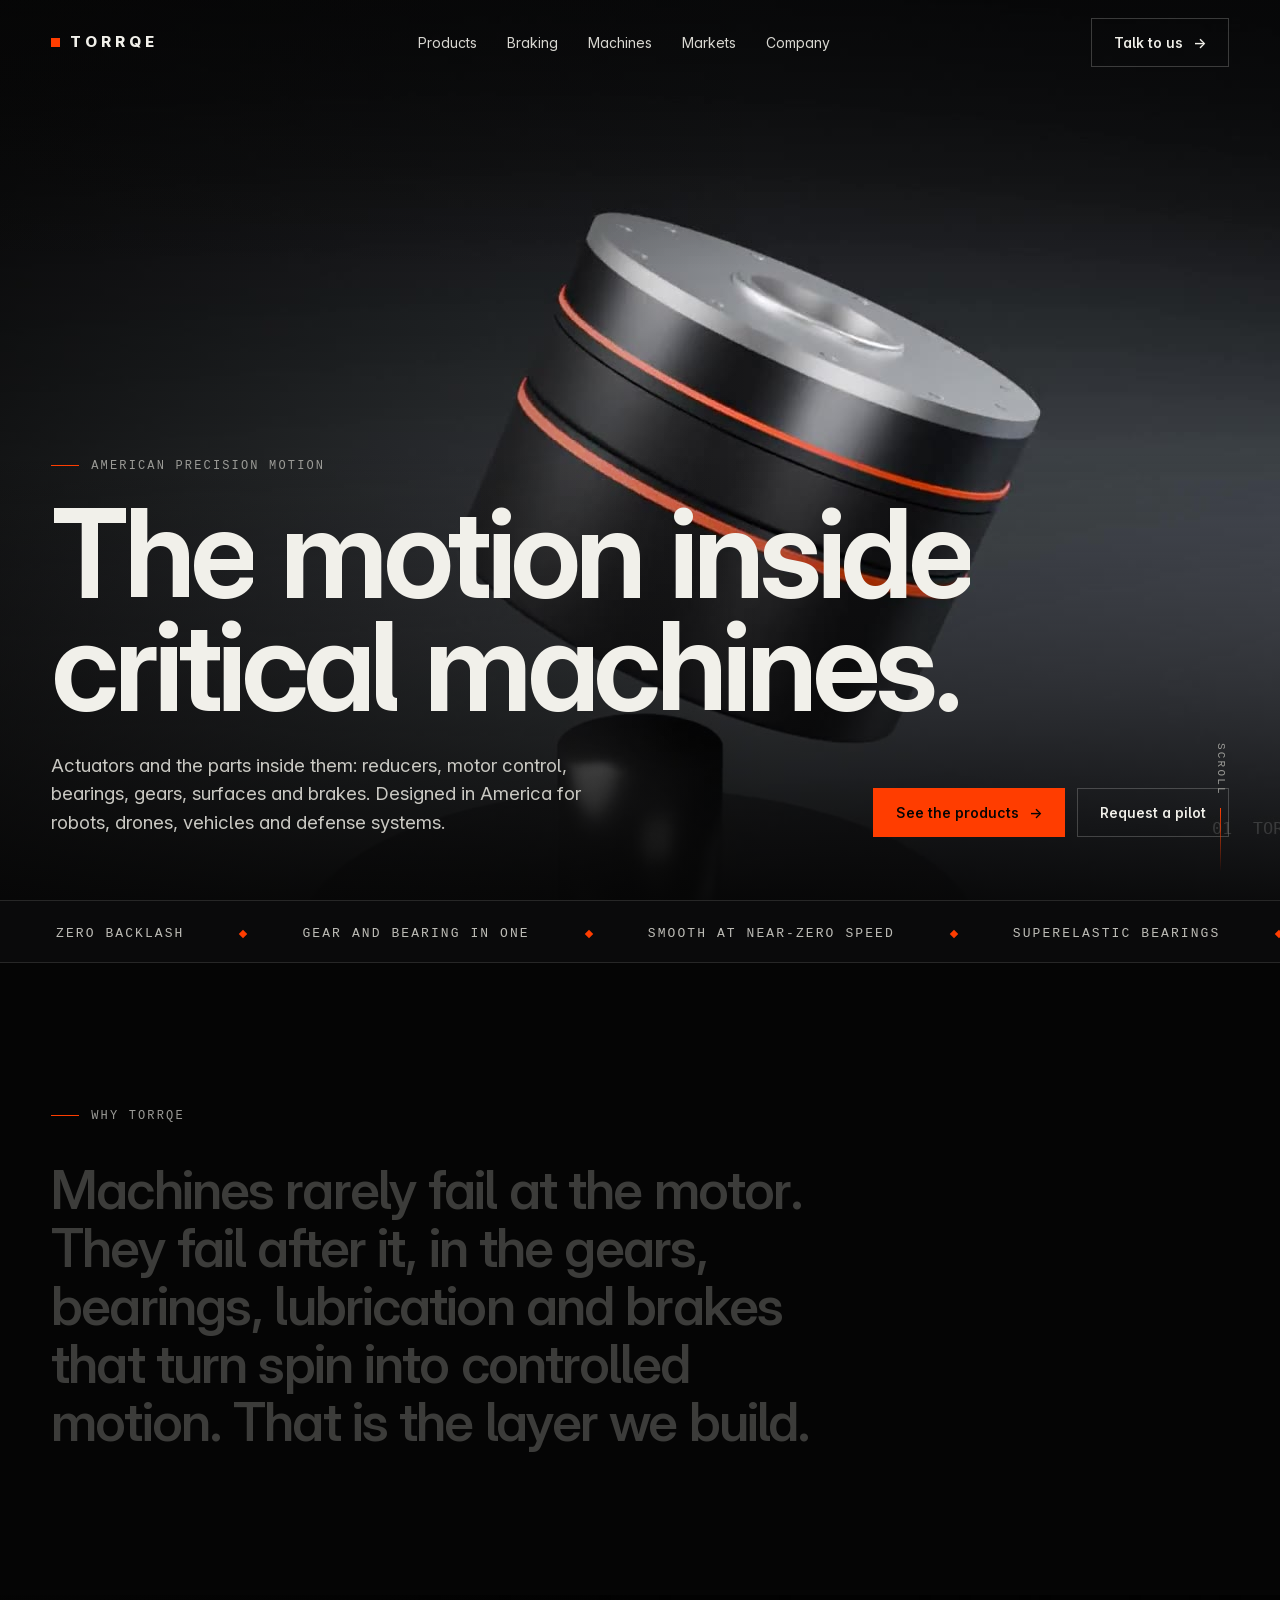
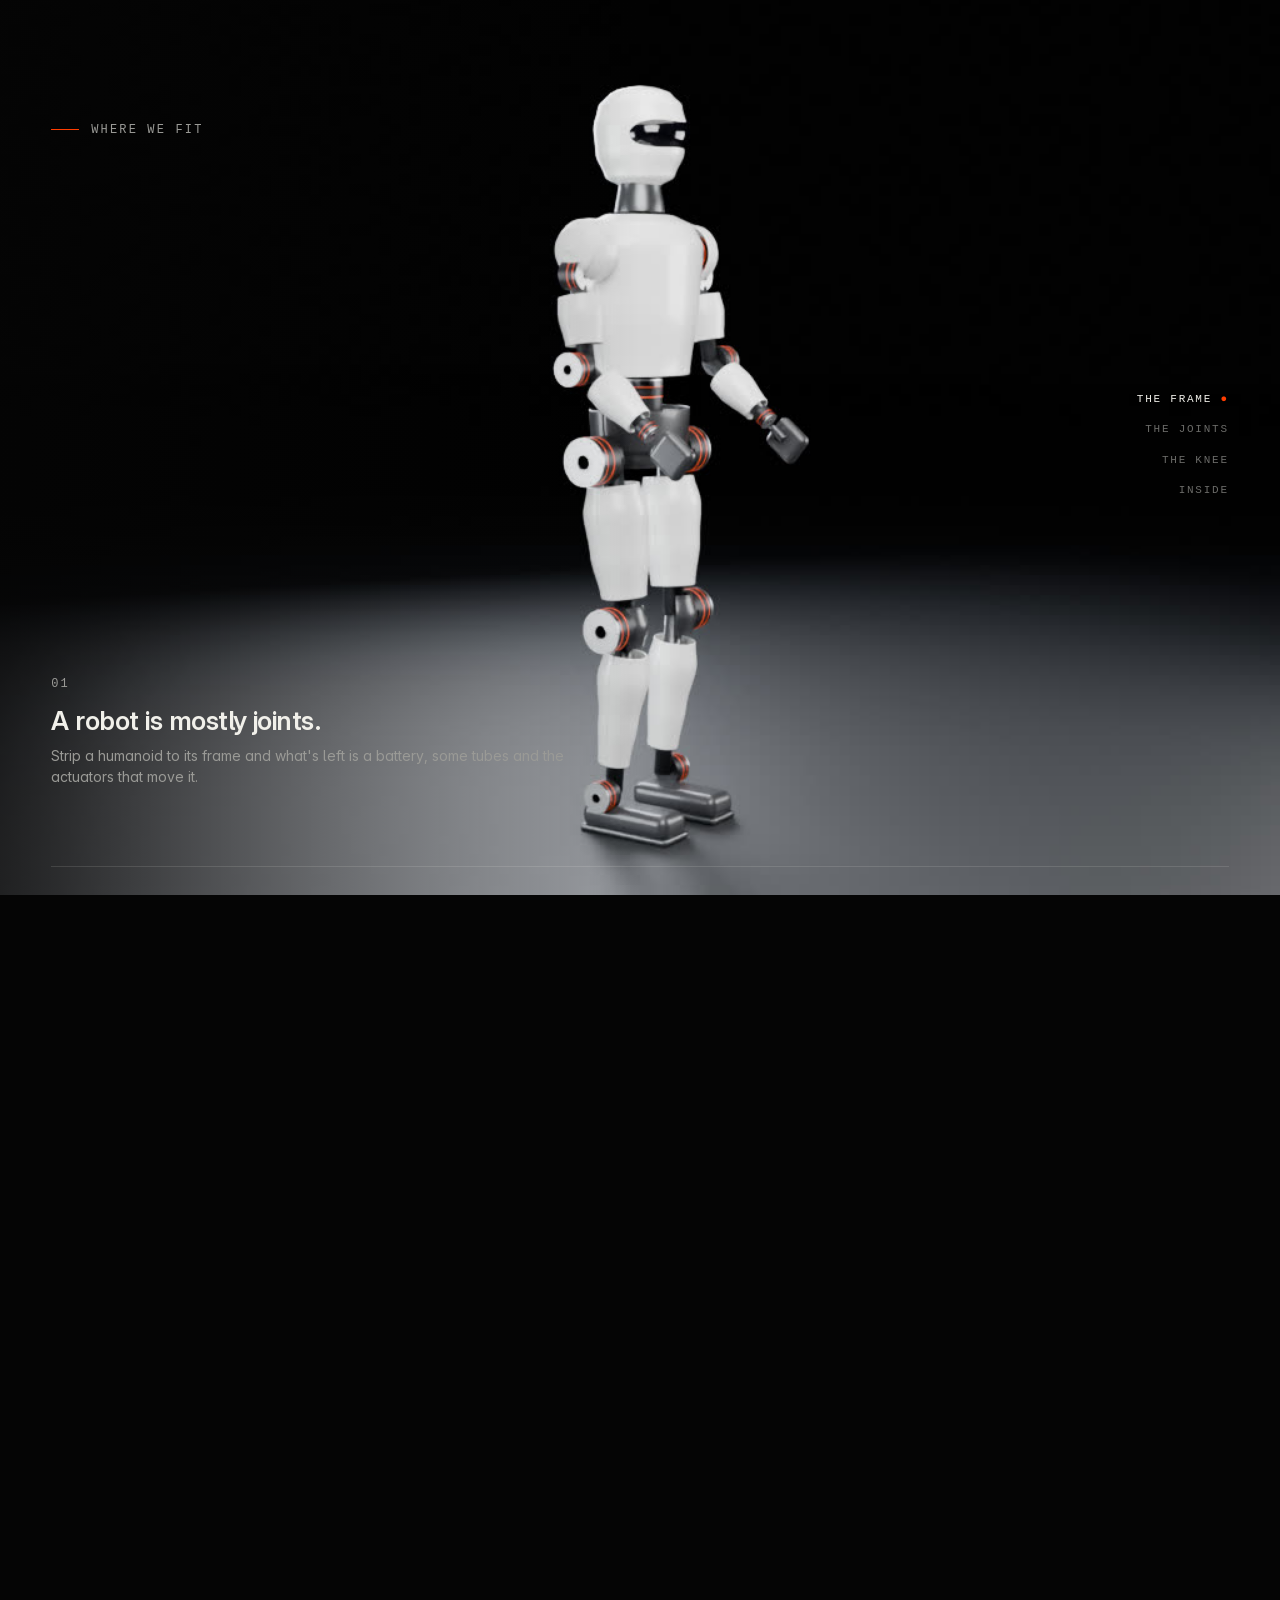
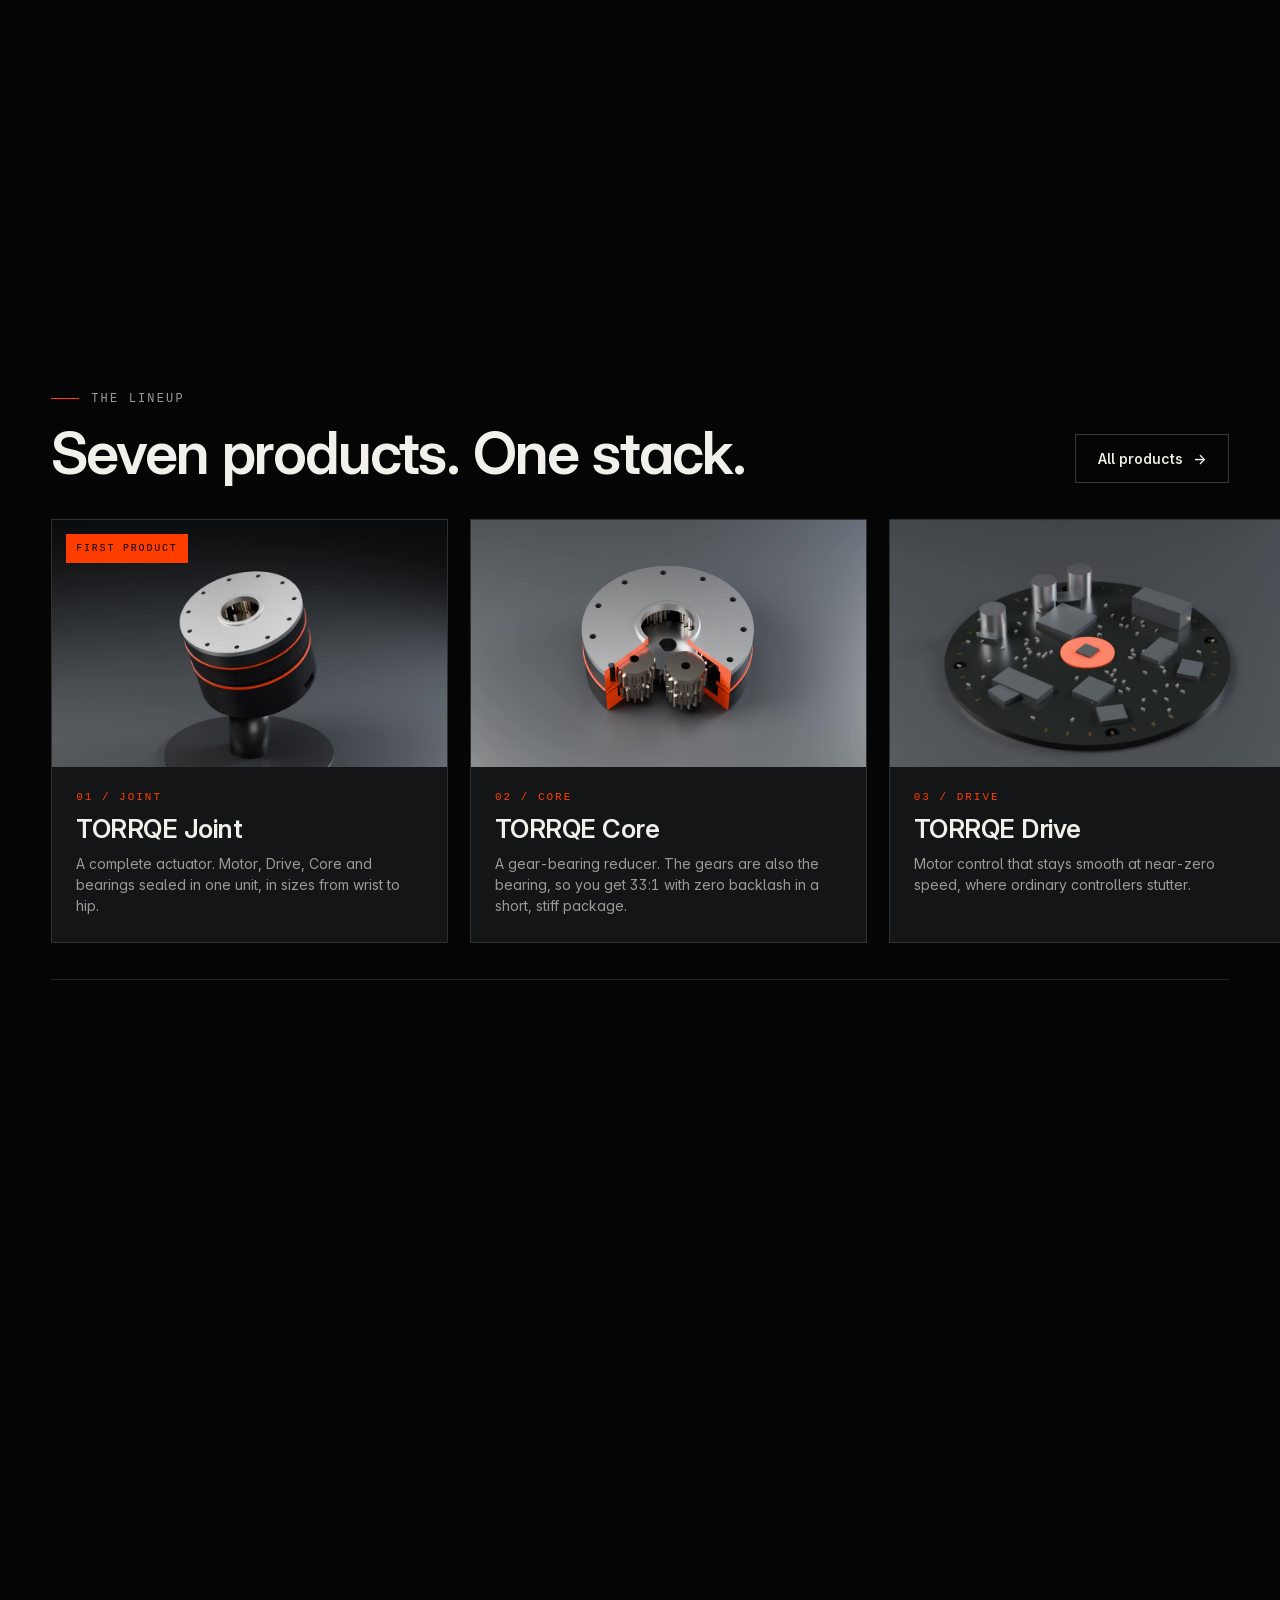
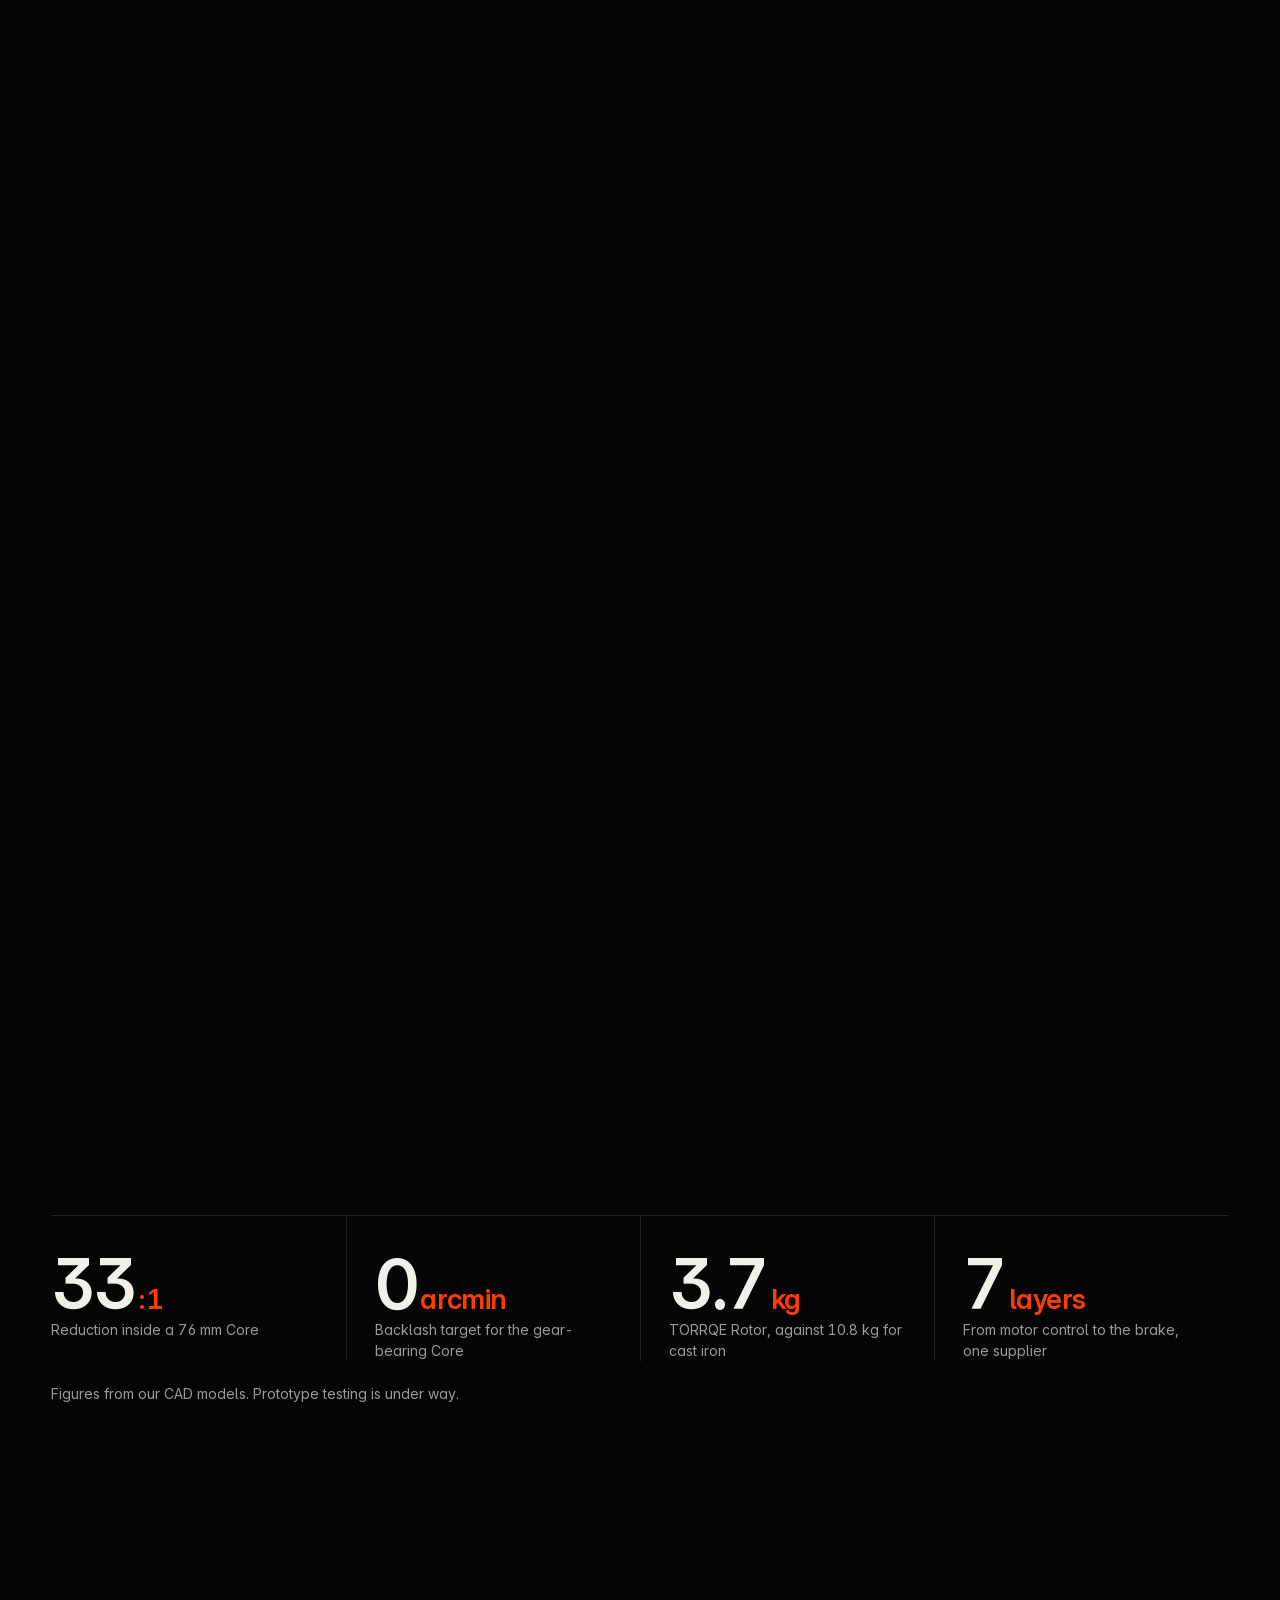
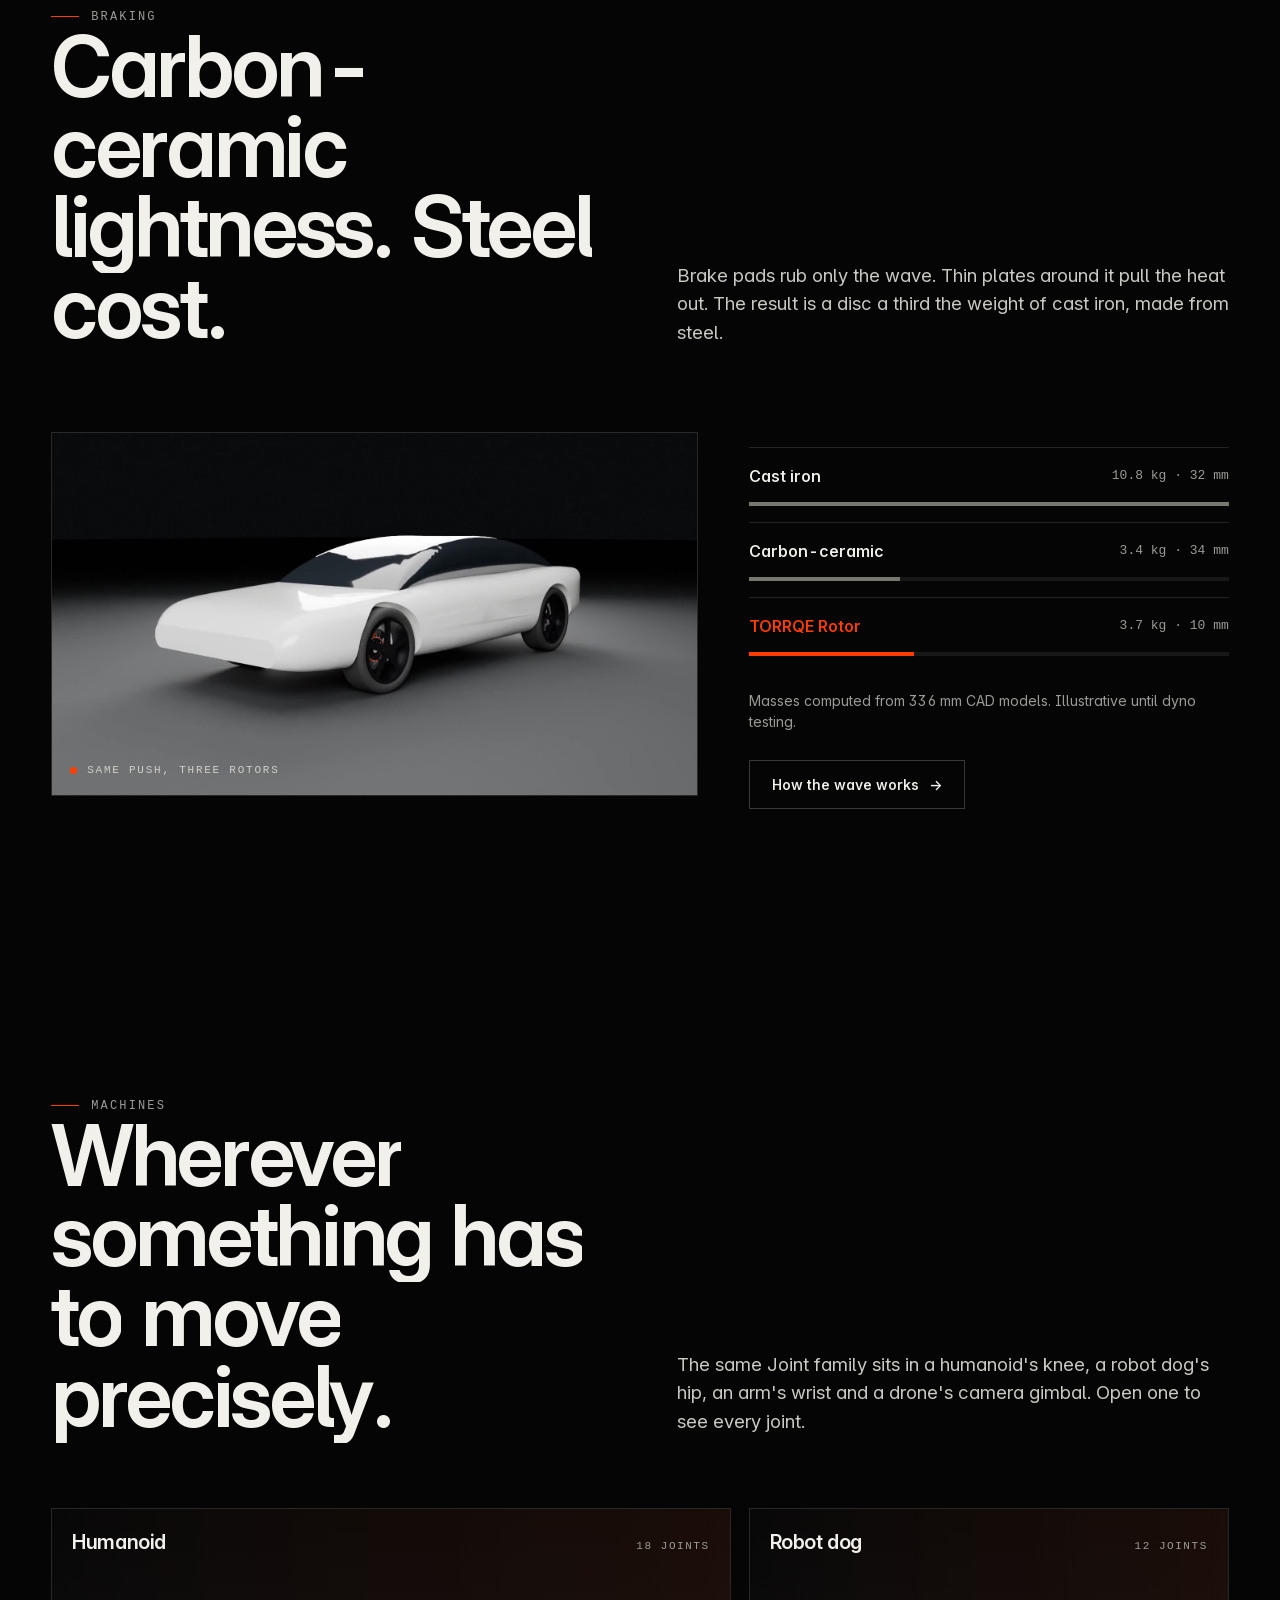
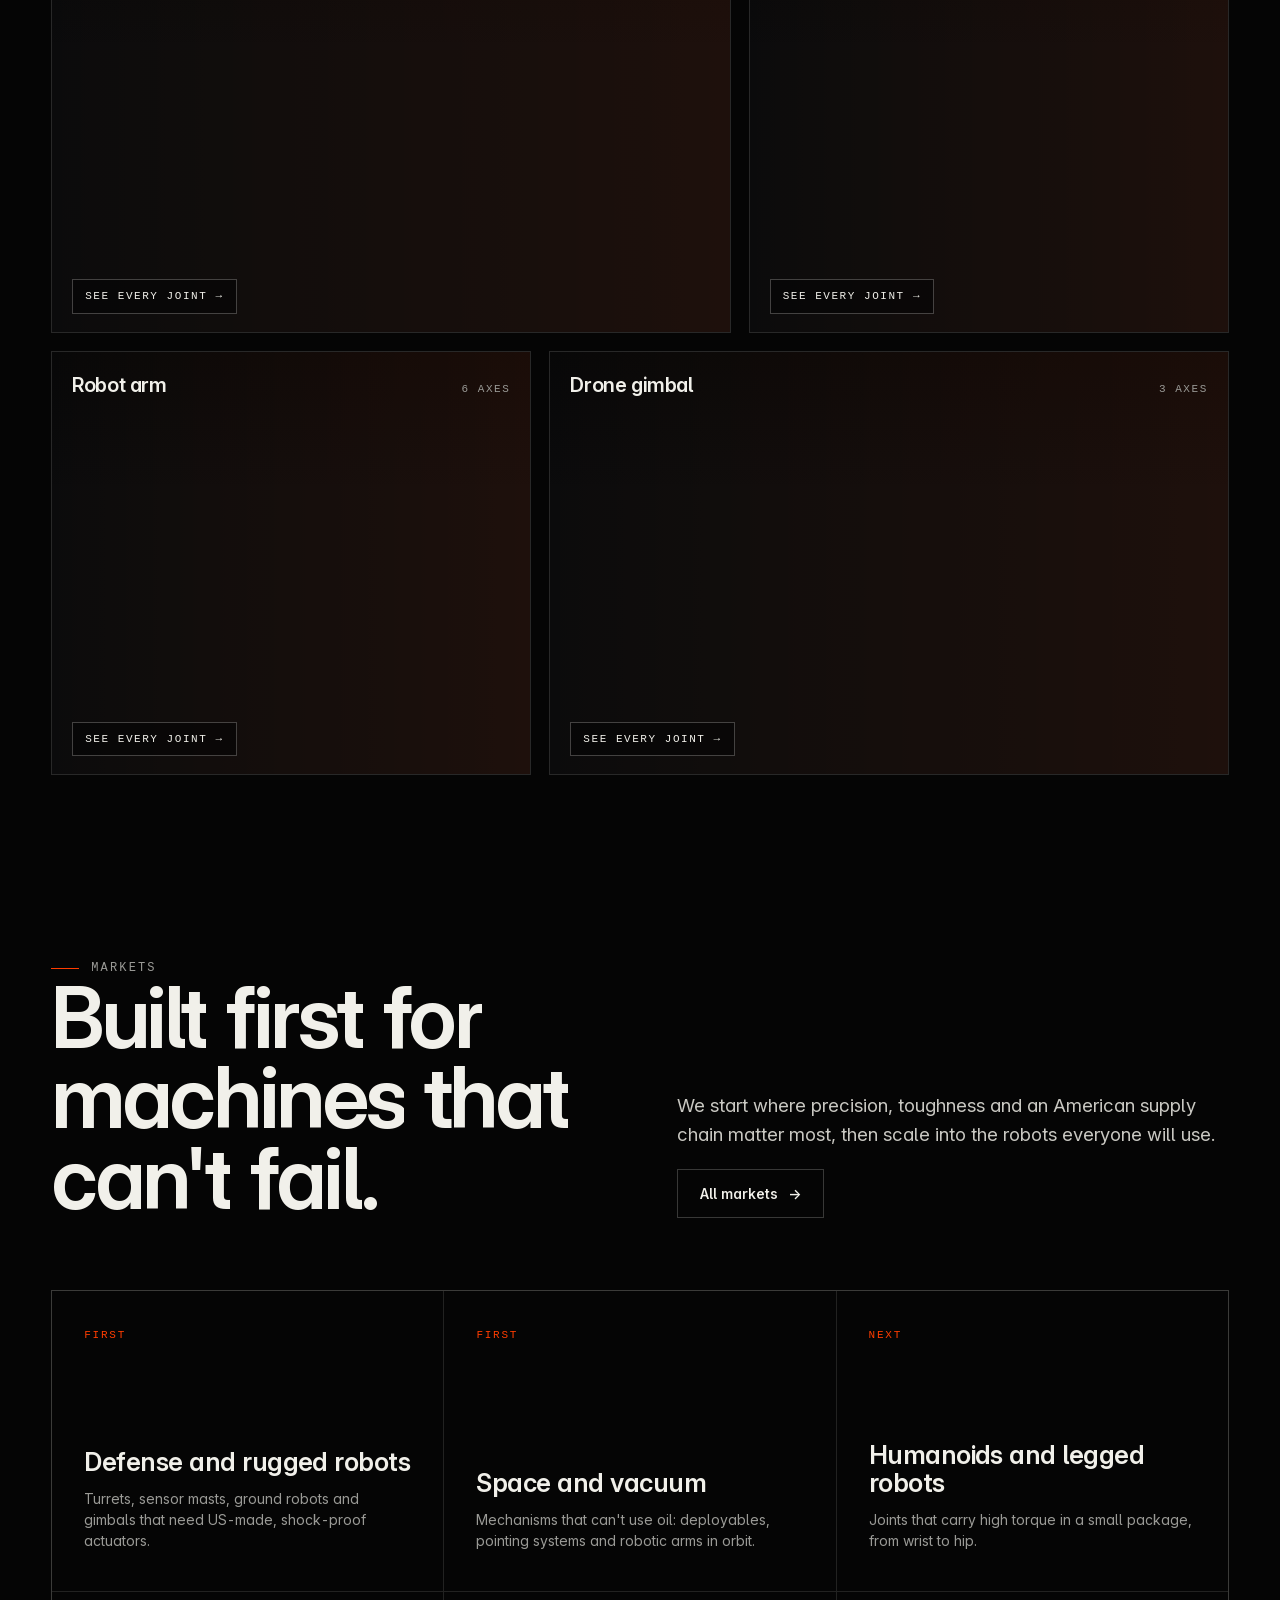
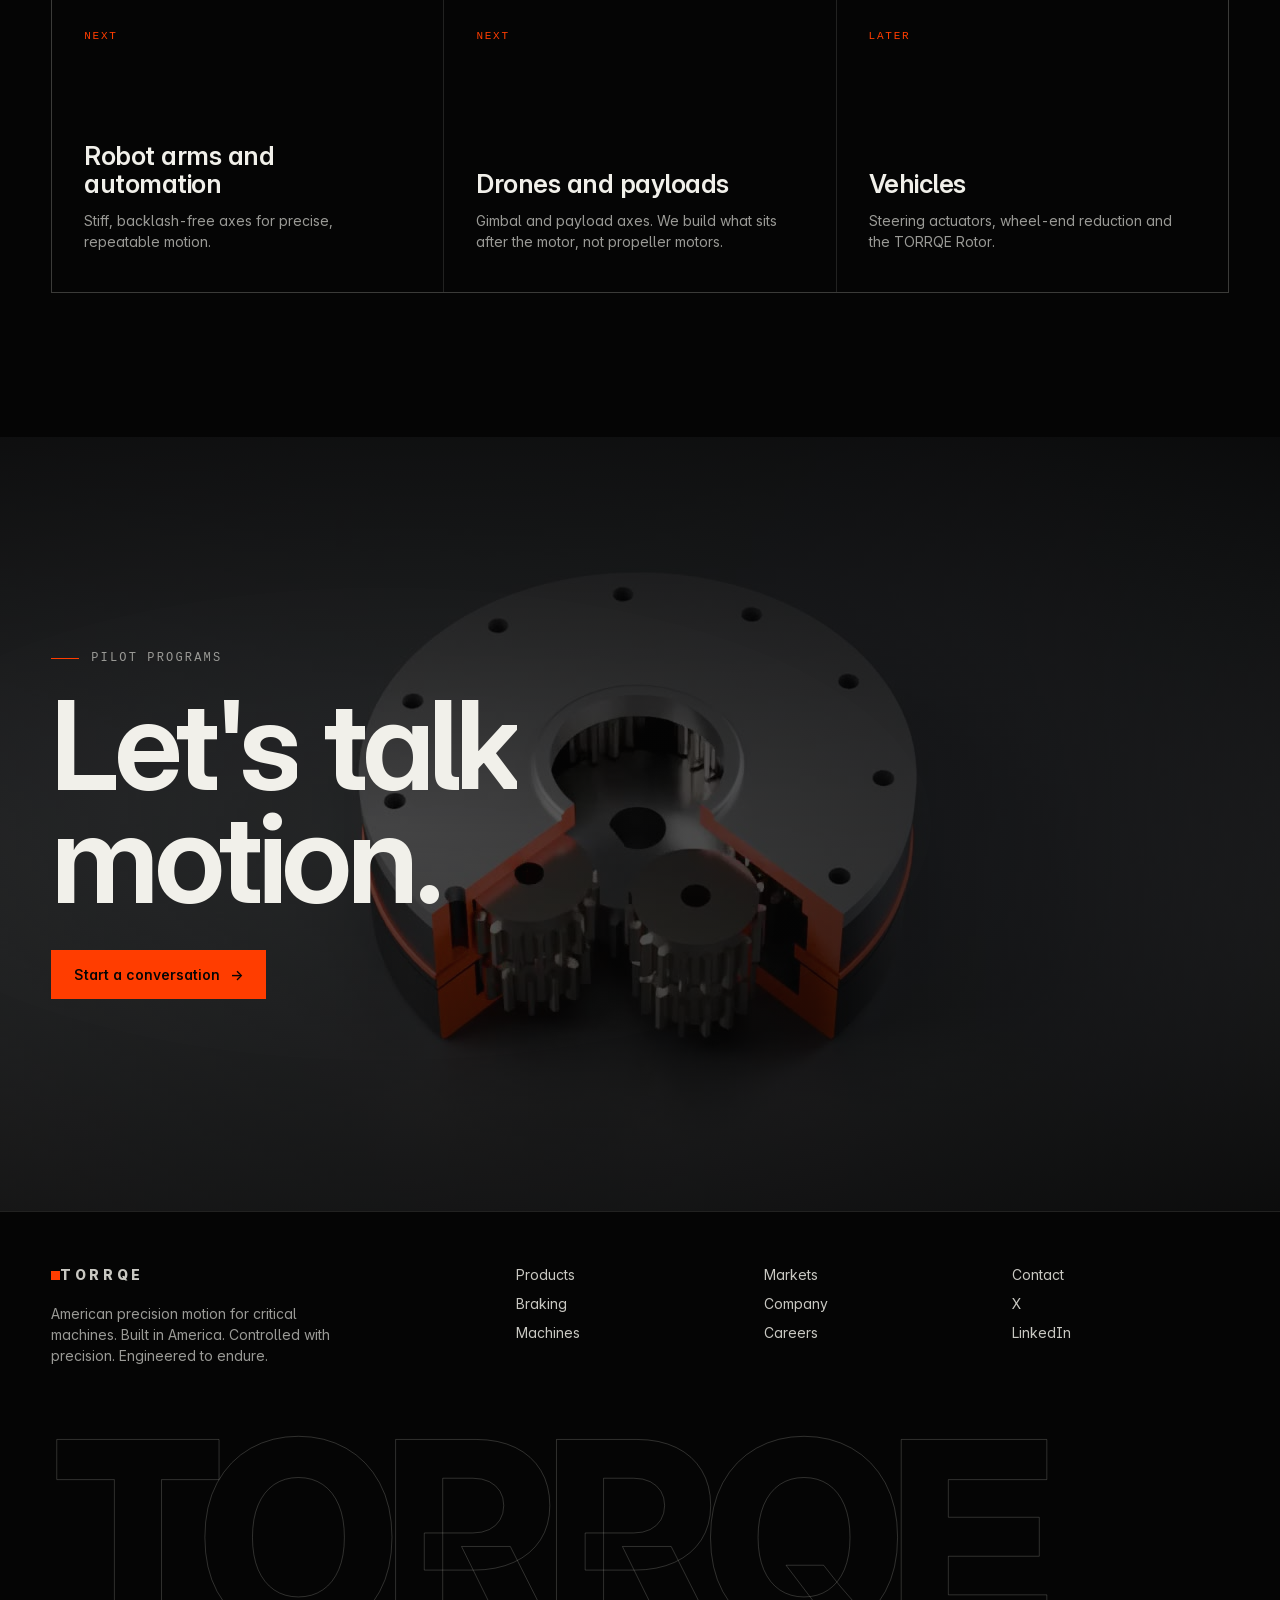
==== commit 56872fe3: "Products-only hero, moving part labels, Machines/Markets/Company pages, one menu, footer fill, mobil" ====
--- a/index.html
+++ b/index.html
@@ -25,9 +25,9 @@
   <nav class="nav" aria-label="Primary">
     <a href="products.html">Products</a>
     <a href="braking.html">Braking</a>
-    <a href="#inside">Inside the machine</a>
-    <a href="#markets">Markets</a>
-    <a href="#company">Company</a>
+    <a href="machines.html">Machines</a>
+    <a href="markets.html">Markets</a>
+    <a href="company.html">Company</a>
   </nav>
   <a class="btn contact-trigger" href="#contact">Talk to us <span class="arr">→</span></a>
   <button class="menu-btn" aria-label="Menu" aria-expanded="false"><span></span><span></span></button>
@@ -69,18 +69,19 @@
   </section>
 
   <!-- TEARDOWN SCRUB -->
-  <section class="scrub" style="--len: 520vh" aria-label="A humanoid robot taken apart to show its TORRQE Joints">
+  <section class="scrub" style="--len: 560vh" aria-label="A humanoid robot skeleton showing where each TORRQE Joint sits">
     <div class="scrub-pin">
       <img class="scrub-still" src="assets/film/teardown.jpg" alt="" />
       <video class="scrub-film" muted playsinline preload="none" data-src="assets/film/teardown.mp4" data-src-m="assets/film/teardown-m.mp4" aria-hidden="true"></video>
-      <div class="scrub-head"><p class="eyebrow">Teardown</p></div>
+      <div class="tags" data-track="assets/film/teardown.json"><span class="tag" data-k="neck" data-f="12-168">Neck<b>J50</b></span><span class="tag" data-k="shoulder" data-f="12-168">Shoulder<b>J76</b></span><span class="tag" data-k="elbow" data-f="12-168">Elbow<b>J76</b></span><span class="tag" data-k="wrist" data-f="12-168">Wrist<b>J50</b></span><span class="tag" data-k="waist" data-f="12-168">Waist<b>J110</b></span><span class="tag" data-k="hip" data-f="12-168">Hip<b>J110</b></span><span class="tag" data-k="knee" data-f="12-168">Knee<b>J110</b></span><span class="tag" data-k="ankle" data-f="12-168">Ankle<b>J76</b></span><span class="tag" data-k="battery" data-f="40-150">Battery</span><span class="tag" data-k="motor" data-f="226-264" data-fan>Motor stator</span><span class="tag" data-k="windings" data-f="226-264" data-fan>Copper windings</span><span class="tag" data-k="drive" data-f="226-264" data-fan>TORRQE Drive board</span><span class="tag" data-k="sun" data-f="226-264" data-fan>Sun gear · input</span><span class="tag" data-k="planets" data-f="226-264" data-fan>TORRQE Core planets</span><span class="tag" data-k="bearings" data-f="226-264" data-fan>Superelastic bearings</span><span class="tag" data-k="output" data-f="226-264" data-fan>Output ring</span></div>
+      <div class="scrub-head"><p class="eyebrow">Where we fit</p></div>
       <div class="scrub-notes">
-        <div data-at="0-0.26"><p class="eyebrow no-rule">01</p><h2 class="h3">A humanoid is mostly joints.</h2><p class="small">Hips, knees, ankles, shoulders, elbows, wrists, waist and neck. Each one is an actuator that has to be strong, smooth and stiff.</p></div>
-        <div data-at="0.26-0.44"><p class="eyebrow no-rule">02</p><h2 class="h3">Take the shell off.</h2><p class="small">Under the panels: a frame, a battery and the joints that do the work.</p></div>
-        <div data-at="0.44-0.7"><p class="eyebrow no-rule">03</p><h2 class="h3">Every orange ring is a TORRQE Joint.</h2><p class="small">Motor, Drive, Core and bearings in one sealed unit. Same family in different sizes, from wrist to hip.</p></div>
-        <div data-at="0.7-1.01"><p class="eyebrow no-rule">04</p><h2 class="h3">Inside the knee.</h2><p class="small">The motor spins the sun gear. The planets carry the load and act as the bearing, so the joint stays short, stiff and free of backlash.</p></div>
-      </div>
-      <div class="scrub-steps" aria-hidden="true"><span>THE ROBOT</span><span>SHELL OFF</span><span>THE JOINTS</span><span>THE KNEE</span></div>
+        <div data-at="0-0.34"><p class="eyebrow no-rule">01</p><h2 class="h3">A robot is mostly joints.</h2><p class="small">Strip a humanoid to its frame and what's left is a battery, some tubes and the actuators that move it.</p></div>
+        <div data-at="0.34-0.64"><p class="eyebrow no-rule">02</p><h2 class="h3">18 TORRQE Joints, three sizes.</h2><p class="small">J110 at the hips, knees and waist. J76 at the shoulders, elbows and ankles. J50 at the wrists and neck.</p></div>
+        <div data-at="0.64-0.82"><p class="eyebrow no-rule">03</p><h2 class="h3">Into the knee.</h2><p class="small">One Joint, cut open.</p></div>
+        <div data-at="0.82-1.01"><p class="eyebrow no-rule">04</p><h2 class="h3">Motor, Drive, Core, bearings.</h2><p class="small">The motor spins the sun gear. The planets carry the load and act as the bearing, so the joint stays short, stiff and free of backlash.</p></div>
+      </div>
+      <div class="scrub-steps" aria-hidden="true"><span>THE FRAME</span><span>THE JOINTS</span><span>THE KNEE</span><span>INSIDE</span></div>
       <div class="scrub-bar"><i></i></div>
     </div>
   </section>
@@ -151,14 +152,14 @@
   <section class="sec" id="inside">
     <div class="wrap">
       <div class="sec-head">
-        <div><p class="eyebrow" data-r>Inside the machine</p><h2 class="h1 split">Wherever something has to move precisely.</h2></div>
-        <p class="lede" data-r style="--d: 3">The same Joint family sits in a humanoid's knee, a robot dog's hip, an arm's wrist and a drone's camera gimbal. Orange marks every TORRQE Joint.</p>
+        <div><p class="eyebrow" data-r>Machines</p><h2 class="h1 split">Wherever something has to move precisely.</h2></div>
+        <p class="lede" data-r style="--d: 3">The same Joint family sits in a humanoid's knee, a robot dog's hip, an arm's wrist and a drone's camera gimbal. Open one to see every joint.</p>
       </div>
       <div class="machines">
-        <figure class="machine kb" data-r style="--kbo: 50% 40%"><img src="assets/img/inside-humanoid.webp" alt="See-through humanoid robot with TORRQE Joints at hips, knees, ankles, shoulders, elbows and wrists" loading="lazy" /><span class="scan"></span><figcaption class="lab"><b>Humanoid</b><span>18 JOINTS</span></figcaption></figure>
-        <figure class="machine kb" data-r style="--d: 1; --kbo: 40% 60%"><img src="assets/img/inside-dog.webp" alt="See-through robot dog with TORRQE Joints at each hip and knee" loading="lazy" /><span class="scan"></span><figcaption class="lab"><b>Robot dog</b><span>12 JOINTS</span></figcaption></figure>
-        <figure class="machine kb" data-r style="--kbo: 40% 40%"><img src="assets/img/inside-arm.webp" alt="Robot arm with TORRQE Joints at all six axes" loading="lazy" /><span class="scan"></span><figcaption class="lab"><b>Robot arm</b><span>6 AXES</span></figcaption></figure>
-        <figure class="machine kb" data-r style="--d: 1; --kbo: 55% 70%"><img src="assets/img/inside-drone.webp" alt="Drone with a three-axis camera gimbal driven by TORRQE Joints" loading="lazy" /><span class="scan"></span><figcaption class="lab"><b>Drone gimbal</b><span>3 AXES</span></figcaption></figure>
+        <a class="machine" href="machines.html#humanoid" data-r style="--d: 0"><video class="loop" muted loop playsinline preload="none" poster="assets/film/m-humanoid.jpg" data-src="assets/film/m-humanoid-loop.mp4"></video><span class="scan"></span><span class="lab"><b>Humanoid</b><span>18 JOINTS</span></span><span class="go">See every joint →</span></a>
+        <a class="machine" href="machines.html#dog" data-r style="--d: 1"><video class="loop" muted loop playsinline preload="none" poster="assets/film/m-dog.jpg" data-src="assets/film/m-dog-loop.mp4"></video><span class="scan"></span><span class="lab"><b>Robot dog</b><span>12 JOINTS</span></span><span class="go">See every joint →</span></a>
+        <a class="machine" href="machines.html#arm" data-r style="--d: 0"><video class="loop" muted loop playsinline preload="none" poster="assets/film/m-arm.jpg" data-src="assets/film/m-arm-loop.mp4"></video><span class="scan"></span><span class="lab"><b>Robot arm</b><span>6 AXES</span></span><span class="go">See every joint →</span></a>
+        <a class="machine" href="machines.html#drone" data-r style="--d: 1"><video class="loop" muted loop playsinline preload="none" poster="assets/film/m-drone.jpg" data-src="assets/film/m-drone-loop.mp4"></video><span class="scan"></span><span class="lab"><b>Drone gimbal</b><span>3 AXES</span></span><span class="go">See every joint →</span></a>
       </div>
     </div>
   </section>
@@ -168,51 +169,15 @@
     <div class="wrap">
       <div class="sec-head">
         <div><p class="eyebrow" data-r>Markets</p><h2 class="h1 split">Built first for machines that can't fail.</h2></div>
-        <p class="lede" data-r style="--d: 3">We start where precision, toughness and an American supply chain matter most, then scale into the robots everyone will use.</p>
+        <div data-r style="--d: 3; justify-self: end; display: grid; gap: 20px"><p class="lede">We start where precision, toughness and an American supply chain matter most, then scale into the robots everyone will use.</p><a class="btn" href="markets.html" style="justify-self: start">All markets <span class="arr">→</span></a></div>
       </div>
       <div class="markets">
-        <div class="market" data-r><span class="tag">FIRST</span><div><h3 class="h3">Defense and rugged robots</h3><p class="small">Turrets, sensor masts, ground robots and gimbals that need US-made, shock-proof actuators.</p></div></div>
-        <div class="market" data-r style="--d: 1"><span class="tag">FIRST</span><div><h3 class="h3">Space and vacuum</h3><p class="small">Mechanisms that can't use oil: deployables, pointing systems and robotic arms in orbit.</p></div></div>
-        <div class="market" data-r style="--d: 2"><span class="tag">NEXT</span><div><h3 class="h3">Humanoids and legged robots</h3><p class="small">Joints that carry high torque in a small package, from wrist to hip.</p></div></div>
-        <div class="market" data-r><span class="tag">NEXT</span><div><h3 class="h3">Robot arms and automation</h3><p class="small">Stiff, backlash-free axes for precise, repeatable motion.</p></div></div>
-        <div class="market" data-r style="--d: 1"><span class="tag">NEXT</span><div><h3 class="h3">Drones and payloads</h3><p class="small">Gimbal and payload axes. We build what sits after the motor, not propeller motors.</p></div></div>
-        <div class="market" data-r style="--d: 2"><span class="tag">LATER</span><div><h3 class="h3">Vehicles</h3><p class="small">Steering actuators, wheel-end reduction and the TORRQE Rotor.</p></div></div>
-      </div>
-    </div>
-  </section>
-
-  <!-- PROCESS (paper) -->
-  <section class="sec paper" id="company">
-    <div class="wrap">
-      <div class="sec-head">
-        <div><p class="eyebrow" data-r>How we build</p><h2 class="h1 split">Designed in America. Built with American precision partners.</h2></div>
-        <p class="lede" data-r style="--d: 3">We design every part in-house and build early units with qualified US manufacturers. As volume grows, we bring the critical steps in-house.</p>
-      </div>
-      <div class="steps">
-        <div class="step" data-r><span class="n">01 · DESIGN</span><h3 class="h3">In-house</h3><p class="small">Architecture, tolerances, materials and the full motion stack, modelled and simulated before metal is cut.</p></div>
-        <div class="step" data-r style="--d: 1"><span class="n">02 · BUILD</span><h3 class="h3">With partners</h3><p class="small">Precision gear grinding, 5-axis machining and inspection at US shops while we prove the designs.</p></div>
-        <div class="step" data-r style="--d: 2"><span class="n">03 · SCALE</span><h3 class="h3">Onshore</h3><p class="small">Bring the critical steps in-house and build a domestic supply chain for precision motion.</p></div>
-      </div>
-    </div>
-  </section>
-
-  <!-- TEAM (paper) -->
-  <section class="sec paper" style="padding-top: 0" id="careers">
-    <div class="wrap">
-      <div class="rule" style="margin-bottom: 72px"></div>
-      <div class="sec-head" style="margin-bottom: 48px">
-        <div><p class="eyebrow" data-r>Careers</p><h2 class="h2 split">We're building a world-class team.</h2></div>
-        <div data-r style="--d: 2; justify-self: end"><p class="small">Founder</p><p style="font-size: 22px; font-weight: 600; letter-spacing: -0.02em">Amaete Umanah</p><p class="small">Founder &amp; CEO · <a href="https://x.com/amaeteumanah" target="_blank" rel="noopener noreferrer">X</a> · <a href="https://www.linkedin.com/in/amaeteumanah/" target="_blank" rel="noopener noreferrer">LinkedIn</a></p></div>
-      </div>
-      <div class="roles">
-        <a class="role contact-trigger" href="#contact" data-r>Transmission Design Engineer <span>ENGINEERING</span></a>
-        <a class="role contact-trigger" href="#contact" data-r>Precision Gear &amp; Bearing Engineer <span>ENGINEERING</span></a>
-        <a class="role contact-trigger" href="#contact" data-r>Materials &amp; Tribology Engineer <span>ENGINEERING</span></a>
-        <a class="role contact-trigger" href="#contact" data-r>NPI Engineer <span>ENGINEERING</span></a>
-        <a class="role contact-trigger" href="#contact" data-r>Test &amp; Qualification Engineer <span>ENGINEERING</span></a>
-        <a class="role contact-trigger" href="#contact" data-r>Mechatronics Engineer <span>ENGINEERING</span></a>
-        <a class="role contact-trigger" href="#contact" data-r>Technical Program Manager <span>ENGINEERING</span></a>
-        <a class="role contact-trigger" href="#contact" data-r>Sales &amp; BD Lead <span>BUSINESS</span></a>
+        <div class="market" data-r><span class="mtag">FIRST</span><div><h3 class="h3">Defense and rugged robots</h3><p class="small">Turrets, sensor masts, ground robots and gimbals that need US-made, shock-proof actuators.</p></div></div>
+        <div class="market" data-r style="--d: 1"><span class="mtag">FIRST</span><div><h3 class="h3">Space and vacuum</h3><p class="small">Mechanisms that can't use oil: deployables, pointing systems and robotic arms in orbit.</p></div></div>
+        <div class="market" data-r style="--d: 2"><span class="mtag">NEXT</span><div><h3 class="h3">Humanoids and legged robots</h3><p class="small">Joints that carry high torque in a small package, from wrist to hip.</p></div></div>
+        <div class="market" data-r><span class="mtag">NEXT</span><div><h3 class="h3">Robot arms and automation</h3><p class="small">Stiff, backlash-free axes for precise, repeatable motion.</p></div></div>
+        <div class="market" data-r style="--d: 1"><span class="mtag">NEXT</span><div><h3 class="h3">Drones and payloads</h3><p class="small">Gimbal and payload axes. We build what sits after the motor, not propeller motors.</p></div></div>
+        <div class="market" data-r style="--d: 2"><span class="mtag">LATER</span><div><h3 class="h3">Vehicles</h3><p class="small">Steering actuators, wheel-end reduction and the TORRQE Rotor.</p></div></div>
       </div>
     </div>
   </section>
@@ -232,8 +197,8 @@
   <div class="wrap">
     <div class="foot-grid">
       <div><a class="brand" href="index.html"><i></i>TORRQE</a><p class="small" style="margin-top: 14px; max-width: 34ch">American precision motion for critical machines. Built in America. Controlled with precision. Engineered to endure.</p></div>
-      <div><a href="products.html">Products</a><a href="braking.html">Braking</a><a href="#inside">Inside the machine</a></div>
-      <div><a href="#markets">Markets</a><a href="#company">Company</a><a href="#careers">Careers</a></div>
+      <div><a href="products.html">Products</a><a href="braking.html">Braking</a><a href="machines.html">Machines</a></div>
+      <div><a href="markets.html">Markets</a><a href="company.html">Company</a><a href="company.html#careers">Careers</a></div>
       <div><a class="contact-trigger" href="#contact">Contact</a><a href="https://x.com/amaeteumanah" target="_blank" rel="noopener noreferrer">X</a><a href="https://www.linkedin.com/in/amaeteumanah/" target="_blank" rel="noopener noreferrer">LinkedIn</a></div>
     </div>
     <div class="giant" aria-hidden="true">TORRQE</div>
--- a/assets/site.css
+++ b/assets/site.css
@@ -126,6 +126,23 @@
 .scrub-steps { position: absolute; z-index: 2; right: var(--pad); top: 50%; transform: translateY(-50%); display: grid; gap: 14px; font-family: var(--mono); font-size: 11px; letter-spacing: 0.16em; color: var(--dim); text-align: right; }
 .scrub-steps span { transition: color 0.4s; } .scrub-steps span.on { color: var(--paper); }
 .scrub-steps span.on::after { content: " ●"; color: var(--orange); }
+
+/* ---------- part labels that follow the film ---------- */
+.tags { position: absolute; inset: 0; z-index: 2; pointer-events: none; }
+.tags svg { position: absolute; inset: 0; width: 100%; height: 100%; overflow: visible; }
+.tags path { fill: none; stroke: rgba(241, 240, 234, 0.55); stroke-width: 1; }
+.tags circle { fill: var(--orange); filter: drop-shadow(0 0 6px rgba(255, 61, 0, 0.9)); }
+.tag { position: absolute; left: 0; top: 0; opacity: 0; transition: opacity 0.35s; font-family: var(--mono); font-size: 11px; letter-spacing: 0.08em; text-transform: uppercase; white-space: nowrap; padding: 6px 9px; background: rgba(5, 5, 5, 0.78); border: 1px solid rgba(241, 240, 234, 0.18); color: #e8e7e1; will-change: transform; }
+.tag b { color: var(--orange); font-weight: 500; margin-left: 6px; }
+.mk { position: absolute; left: -12px; top: -12px; width: 24px; height: 24px; border-radius: 50%; display: grid; place-items: center; font-family: var(--mono); font-size: 10px; font-weight: 600; color: var(--paper); background: rgba(5, 5, 5, 0.7); border: 1.5px solid var(--orange); box-shadow: 0 0 12px rgba(255, 61, 0, 0.55); opacity: 0; transition: opacity 0.3s, background 0.3s; will-change: transform; }
+.mk.hot { background: var(--orange); color: var(--black); }
+.legend { list-style: none; display: grid; gap: 2px; font-size: 13px; }
+.legend li { display: grid; grid-template-columns: 26px 1fr auto; gap: 8px; align-items: center; padding: 6px 0; border-bottom: 1px solid var(--line); color: #d6d5cf; cursor: default; }
+.legend li:hover { color: var(--orange); }
+.legend em { font-style: normal; font-family: var(--mono); font-size: 11px; color: var(--mute); }
+.mk-n { width: 20px; height: 20px; border-radius: 50%; border: 1px solid var(--orange); display: grid; place-items: center; font-family: var(--mono); font-size: 9px; }
+.legend-box { position: absolute; z-index: 3; right: var(--pad); top: 50%; transform: translateY(-50%); width: min(300px, 30vw); max-height: 70vh; overflow: auto; background: rgba(5, 5, 5, 0.62); backdrop-filter: blur(8px); -webkit-backdrop-filter: blur(8px); border: 1px solid var(--line); padding: 16px 18px; }
+.legend-box .eyebrow { margin-bottom: 10px; }
 
 /* ---------- product rail (horizontal scroll driven by vertical) ---------- */
 .rail { height: var(--len, 500vh); }
@@ -286,6 +303,12 @@
   .step + .step { padding-left: 0; border-left: 0; border-top: 1px solid rgba(5,5,5,0.12); }
   .nums { grid-template-columns: 1fr 1fr; } .num:nth-child(3) { padding-left: 0; border-left: 0; }
   .scrub-steps, .scroll-cue { display: none; }
+  .tag { font-size: 9px; padding: 4px 6px; }
+  .legend-box { top: auto; bottom: 56px; transform: none; left: var(--pad); right: var(--pad); width: auto; max-height: 26vh; }
+  .legend { font-size: 12px; }
+  .scrub-notes { bottom: auto; top: 84px; }
+  .scrub-notes > div { bottom: auto; top: 0; }
+  .scrub-head { display: none; }
   .scrub-pin::after { background: linear-gradient(0deg, rgba(5,5,5,0.92), rgba(5,5,5,0) 60%); }
 }
 @media (prefers-reduced-motion: reduce) {
@@ -293,3 +316,23 @@
   [data-r], .split .w > span { opacity: 1 !important; transform: none !important; }
   .curtain { display: none; }
 }
+
+/* ---------- markets page rows + machine links ---------- */
+.mtag { font-family: var(--mono); font-size: 11px; letter-spacing: 0.16em; color: var(--orange); }
+.market .mtag { position: relative; }
+.mrow { display: grid; grid-template-columns: 1.15fr 1fr; gap: clamp(28px, 5vw, 80px); align-items: center; padding: clamp(48px, 8vw, 110px) 0; border-top: 1px solid var(--line); }
+.mrow.flip .mrow-media { order: 2; }
+.mrow-media { aspect-ratio: 16 / 10; }
+.mrow-copy .h3 { margin: 14px 0 14px; }
+.mrow-copy ul { list-style: none; margin-top: 22px; display: grid; gap: 0; }
+.mrow-copy li { position: relative; padding: 11px 0 11px 22px; border-bottom: 1px solid var(--line); color: #d6d5cf; font-size: 15px; }
+a.machine { display: block; color: inherit; text-decoration: none; }
+.machine .go { position: absolute; z-index: 2; left: 20px; bottom: 18px; font-family: var(--mono); font-size: 11px; letter-spacing: 0.14em; text-transform: uppercase; color: var(--paper); padding: 8px 12px; border: 1px solid rgba(241, 240, 234, 0.25); background: rgba(5, 5, 5, 0.55); transition: background 0.4s var(--ease), color 0.4s var(--ease), border-color 0.4s; }
+a.machine:hover .go { background: var(--orange); color: var(--black); border-color: var(--orange); }
+a.machine video, a.machine img { transition: transform 1.2s var(--ease); }
+a.machine:hover video, a.machine:hover img { transform: scale(1.04); }
+@media (max-width: 760px) {
+  .mrow { grid-template-columns: 1fr; }
+  .mrow.flip .mrow-media { order: 0; }
+}
+.mrow-copy li::before { top: 1.25em; }
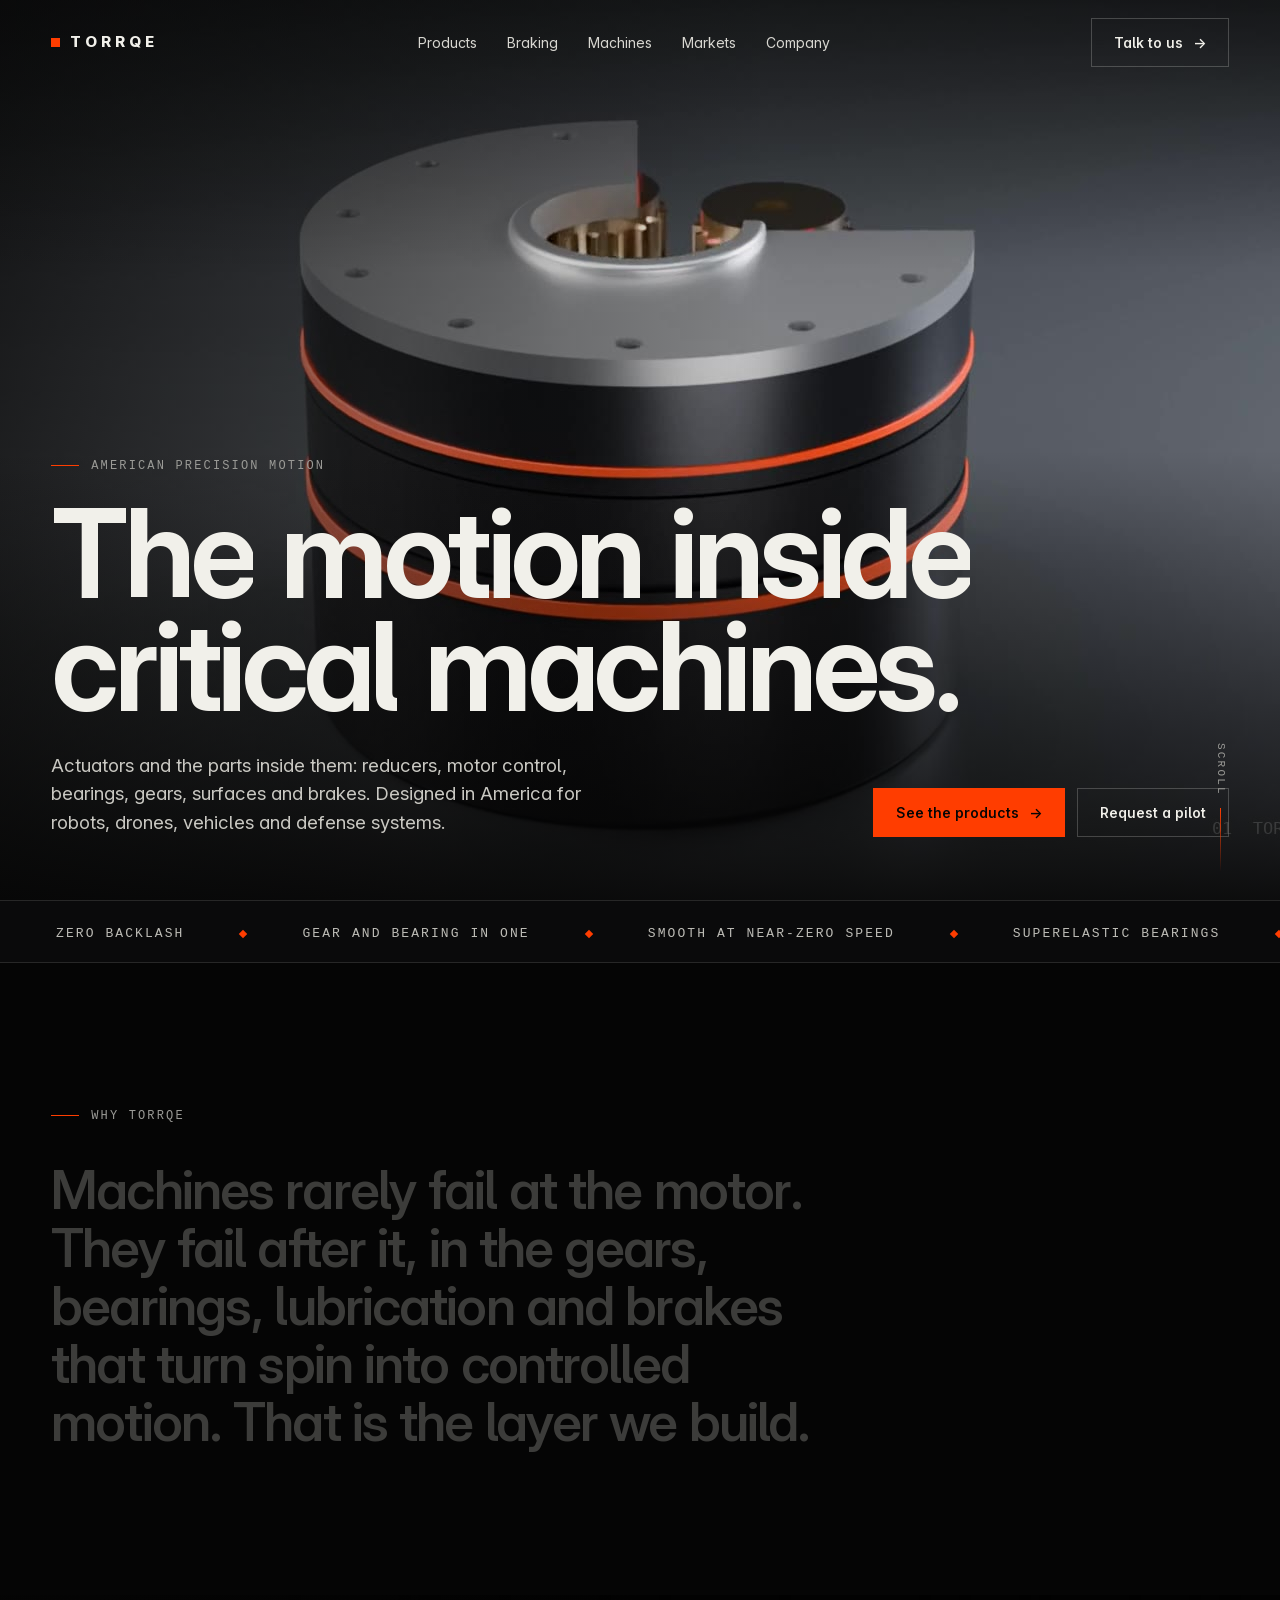
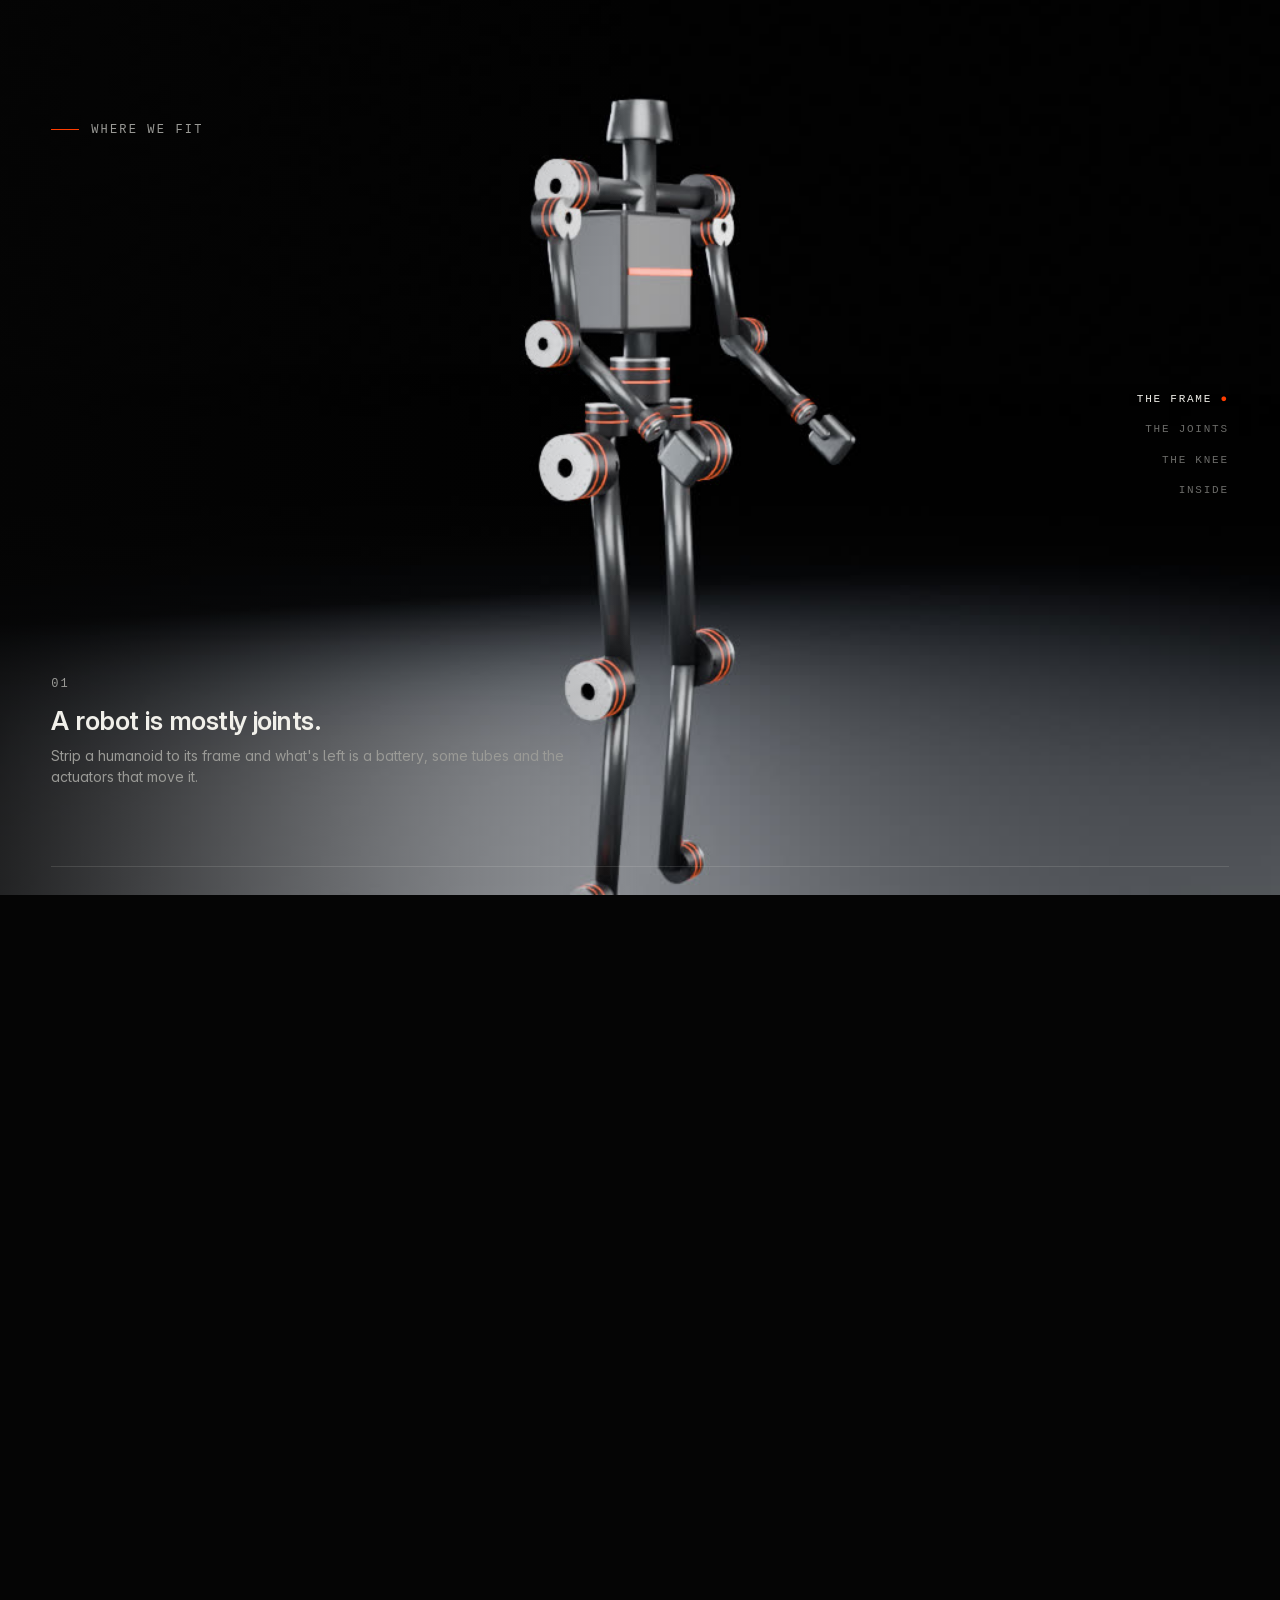
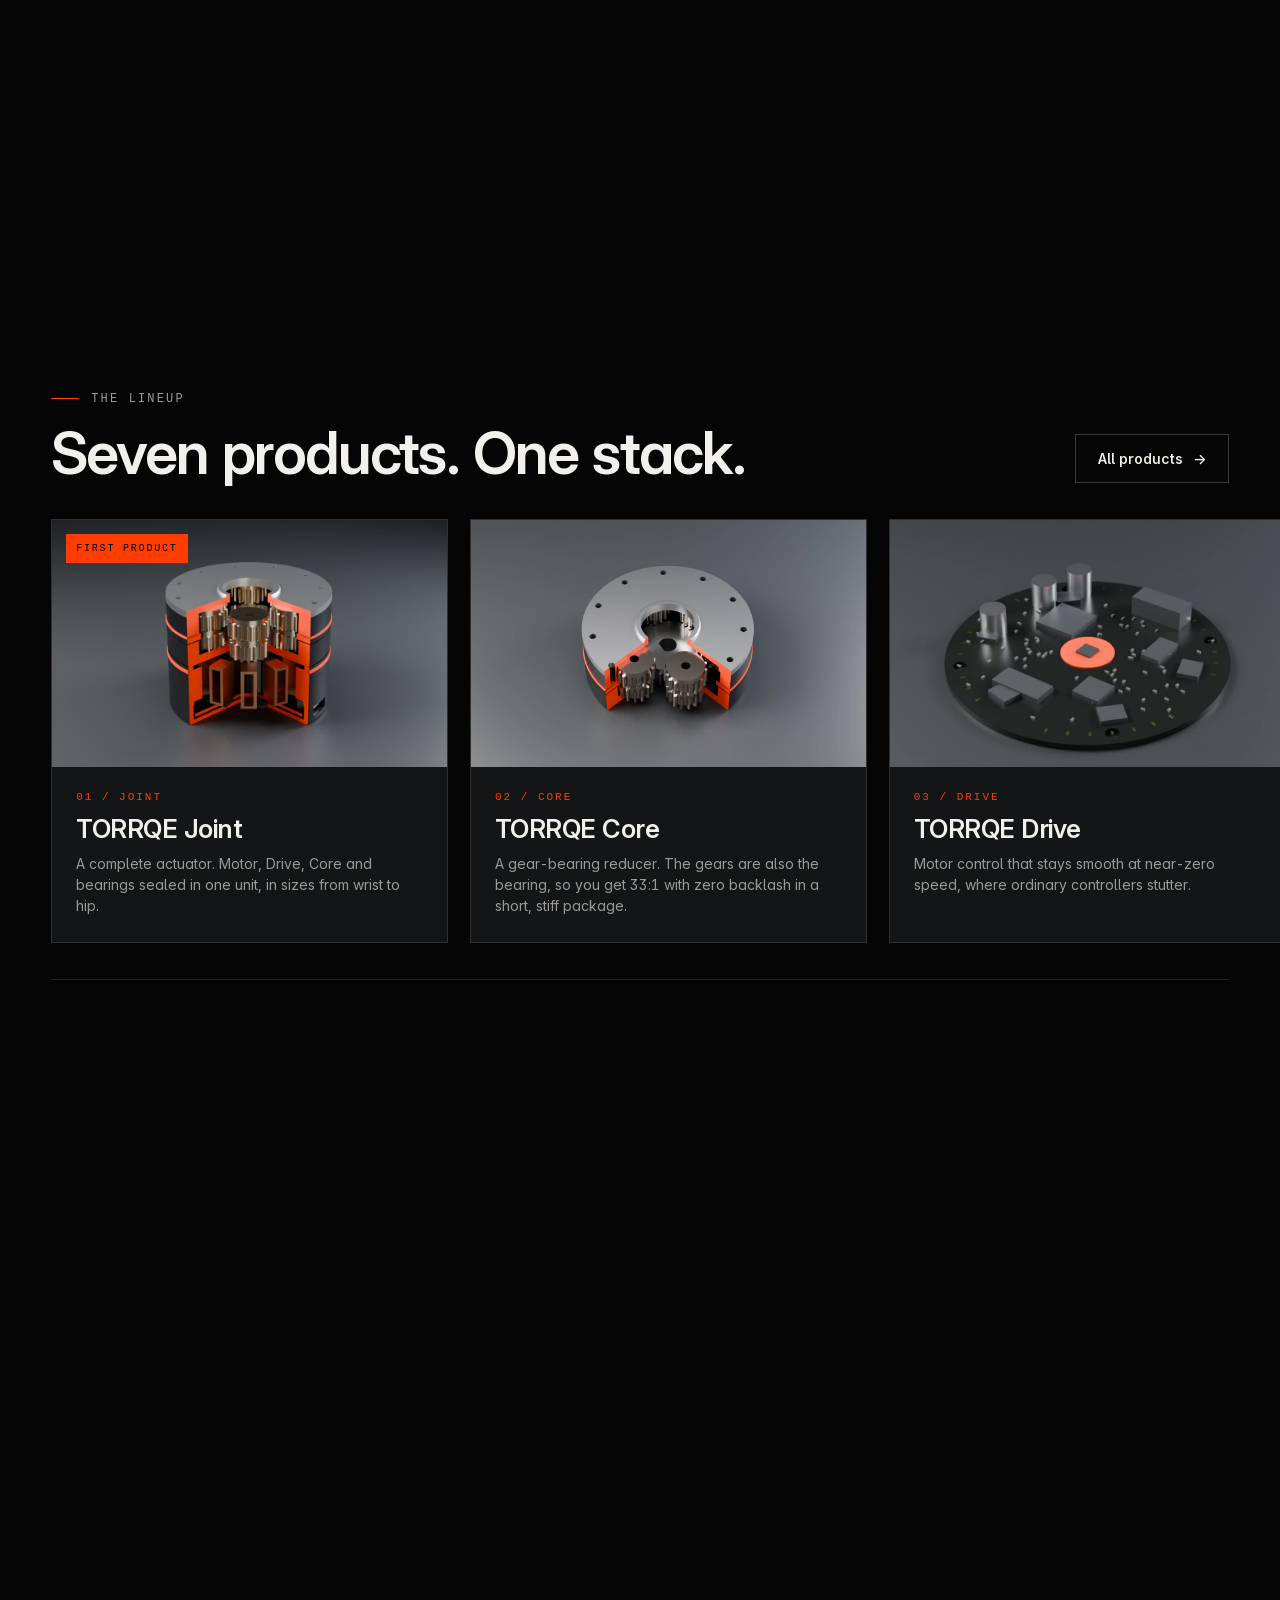
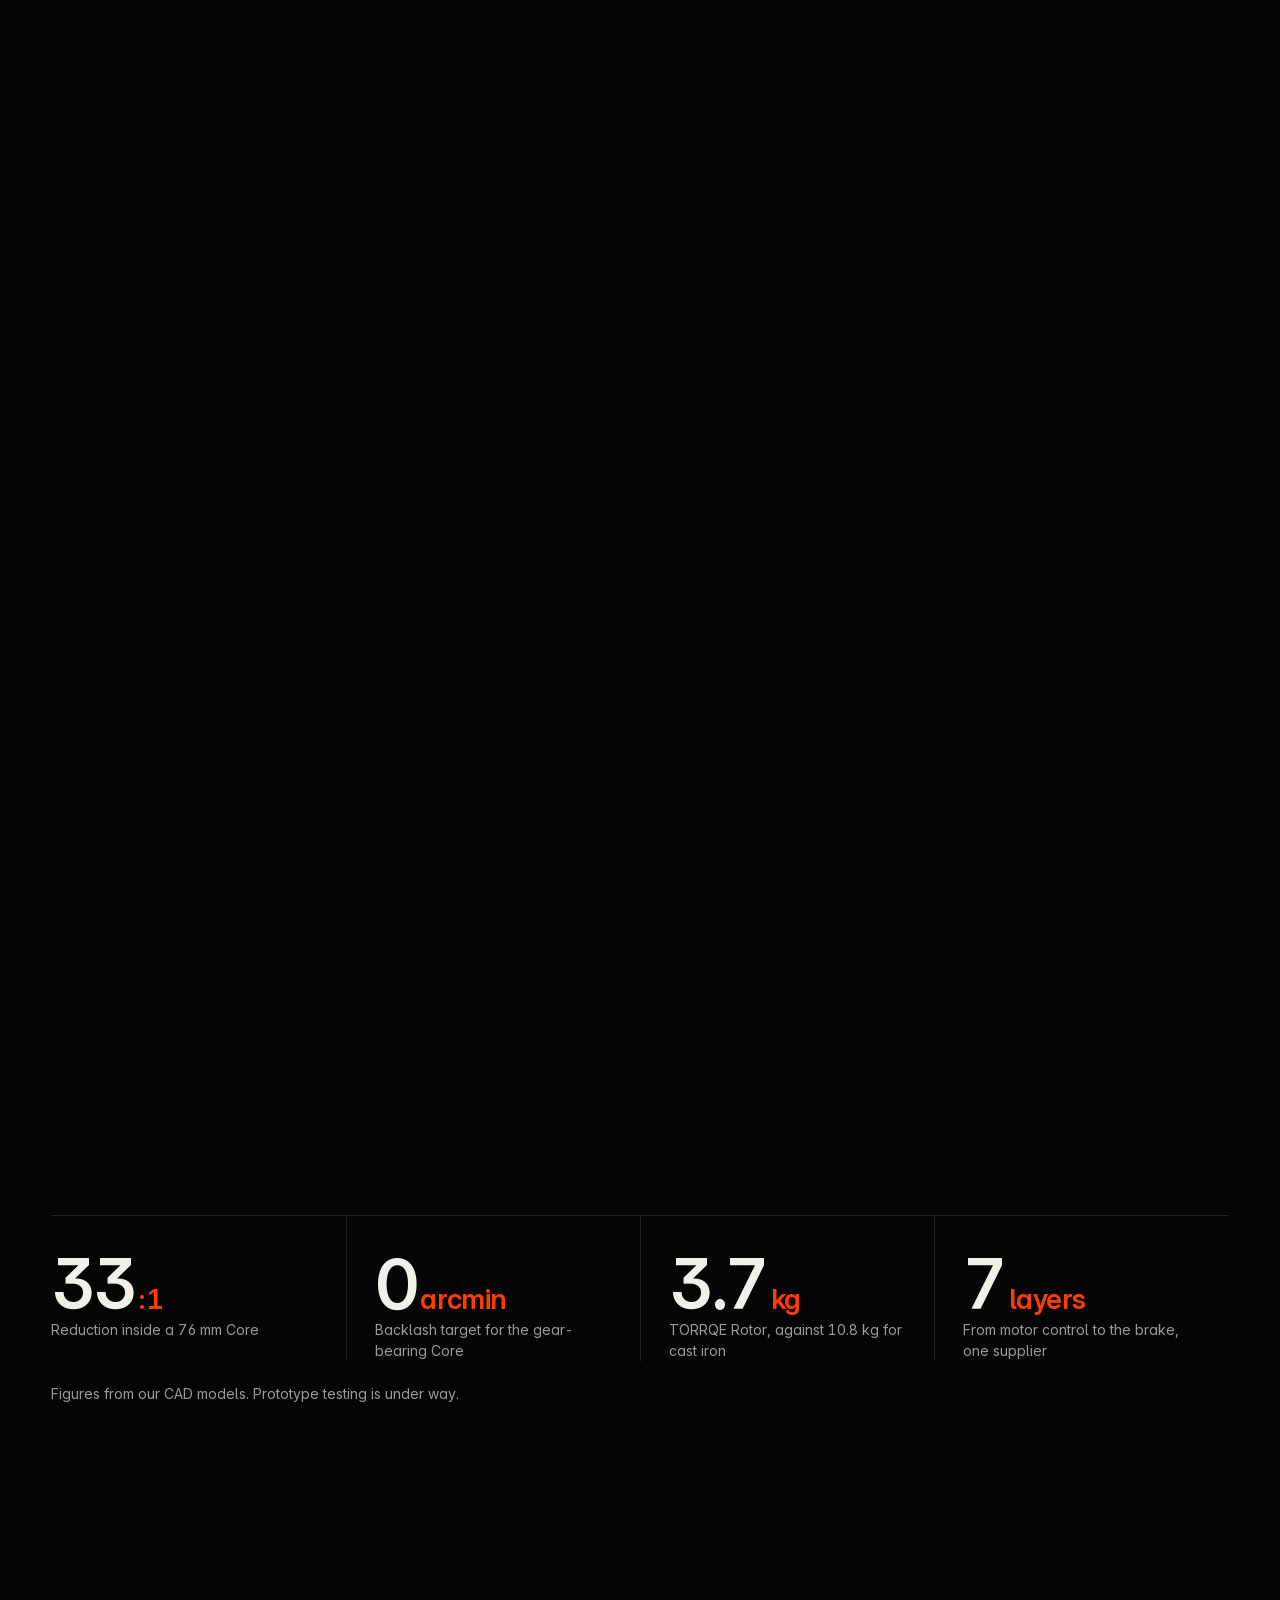
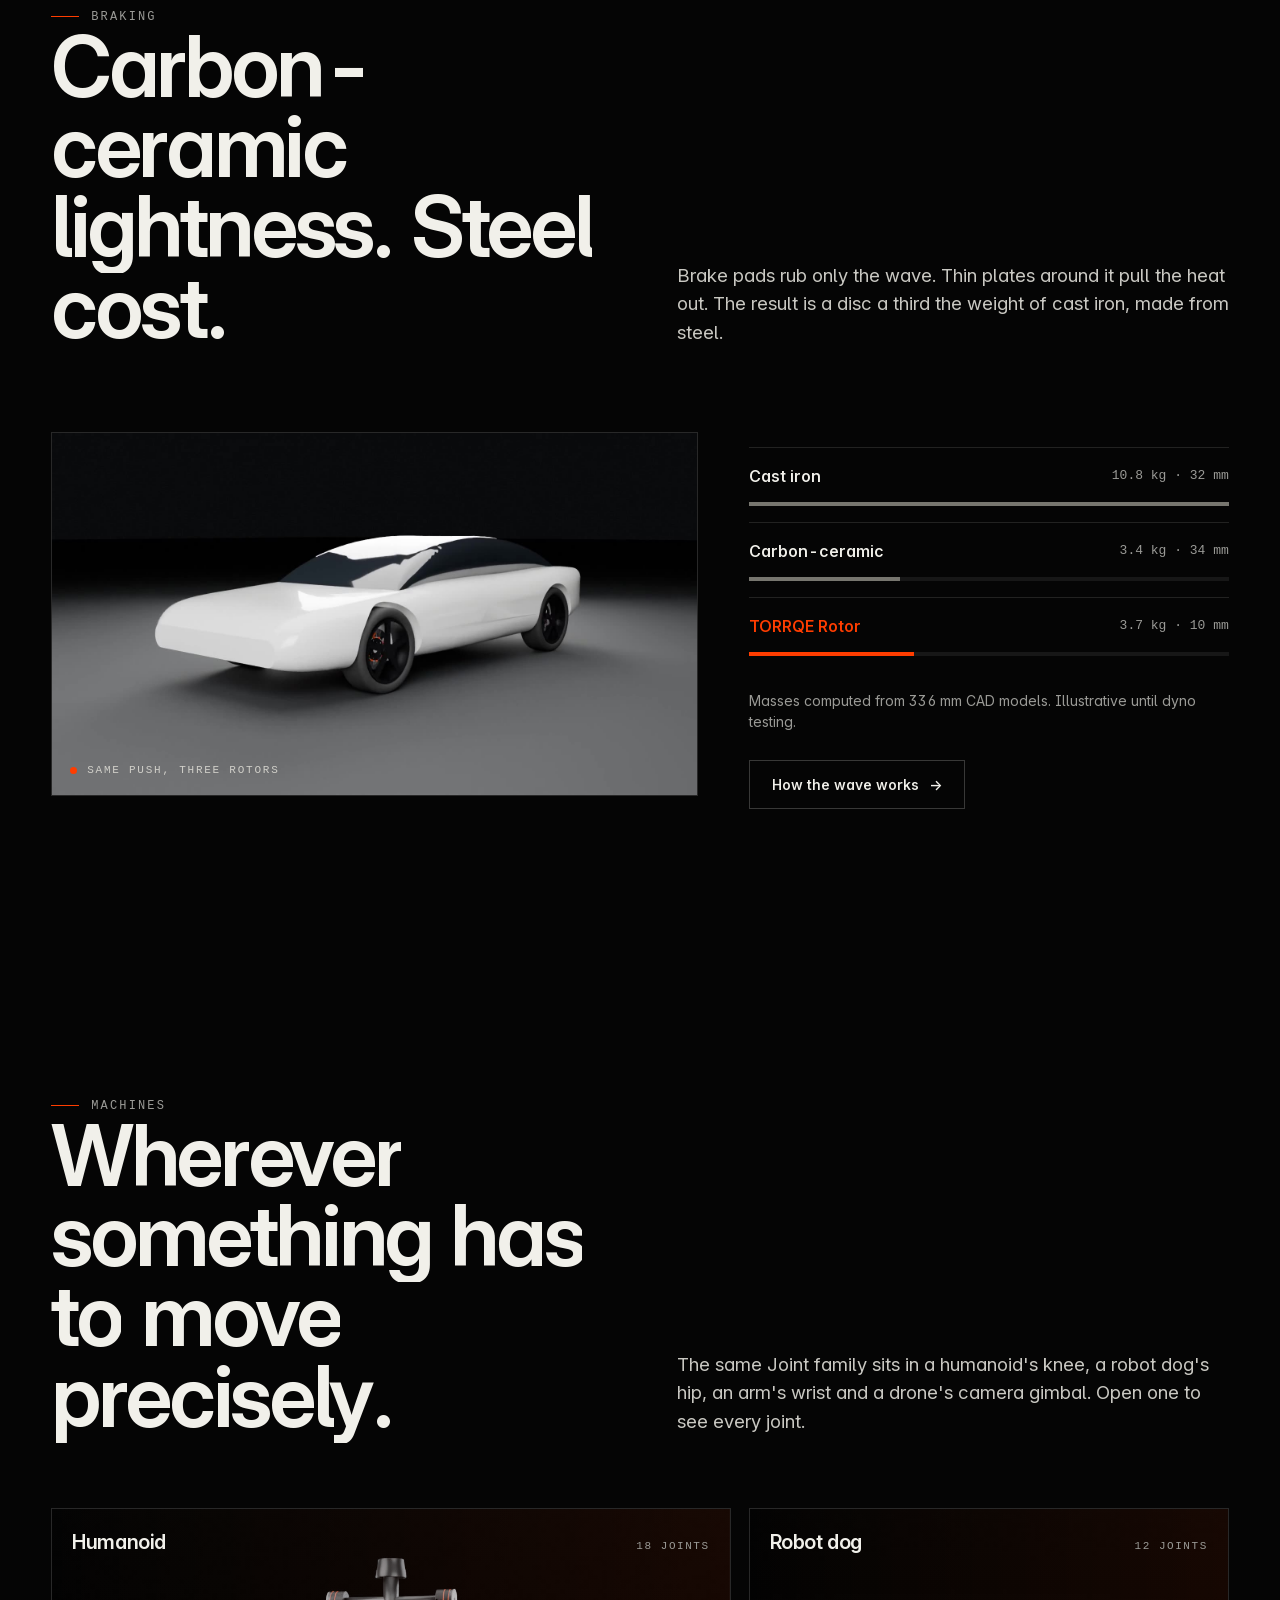
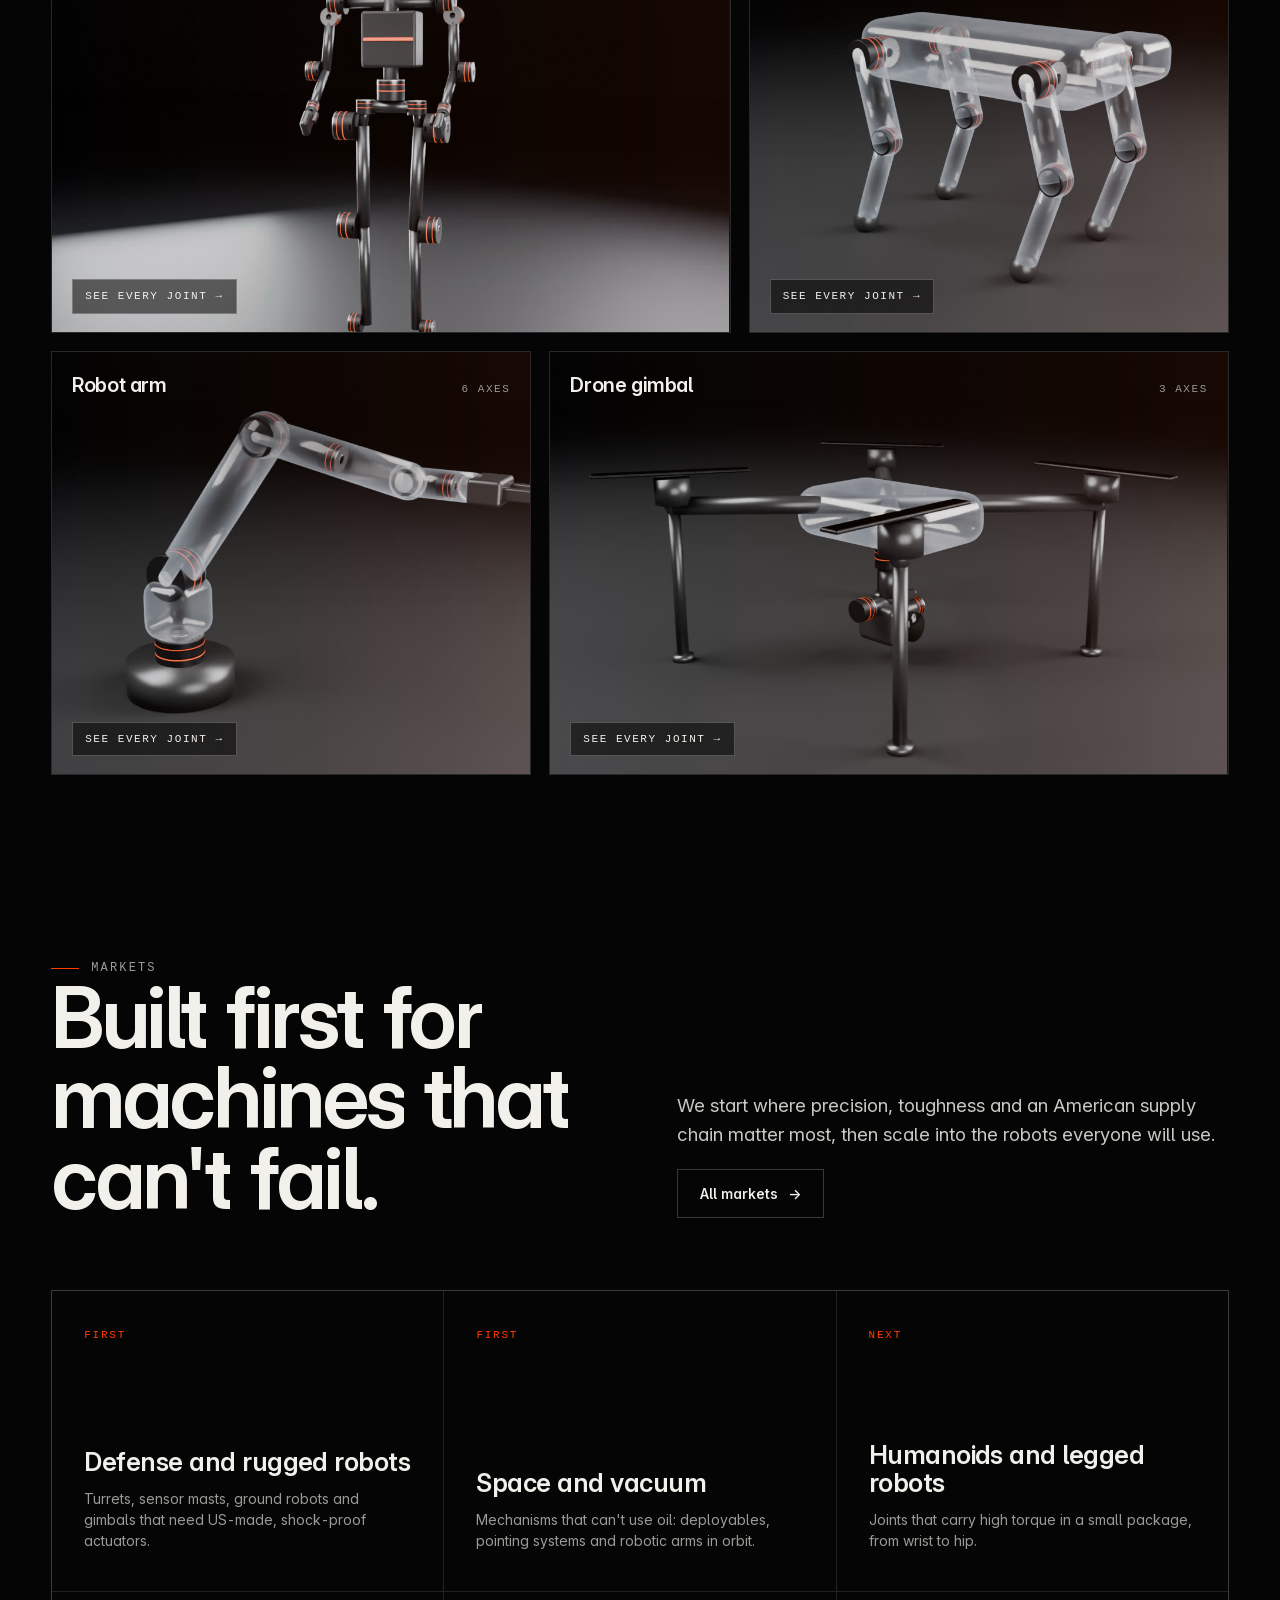
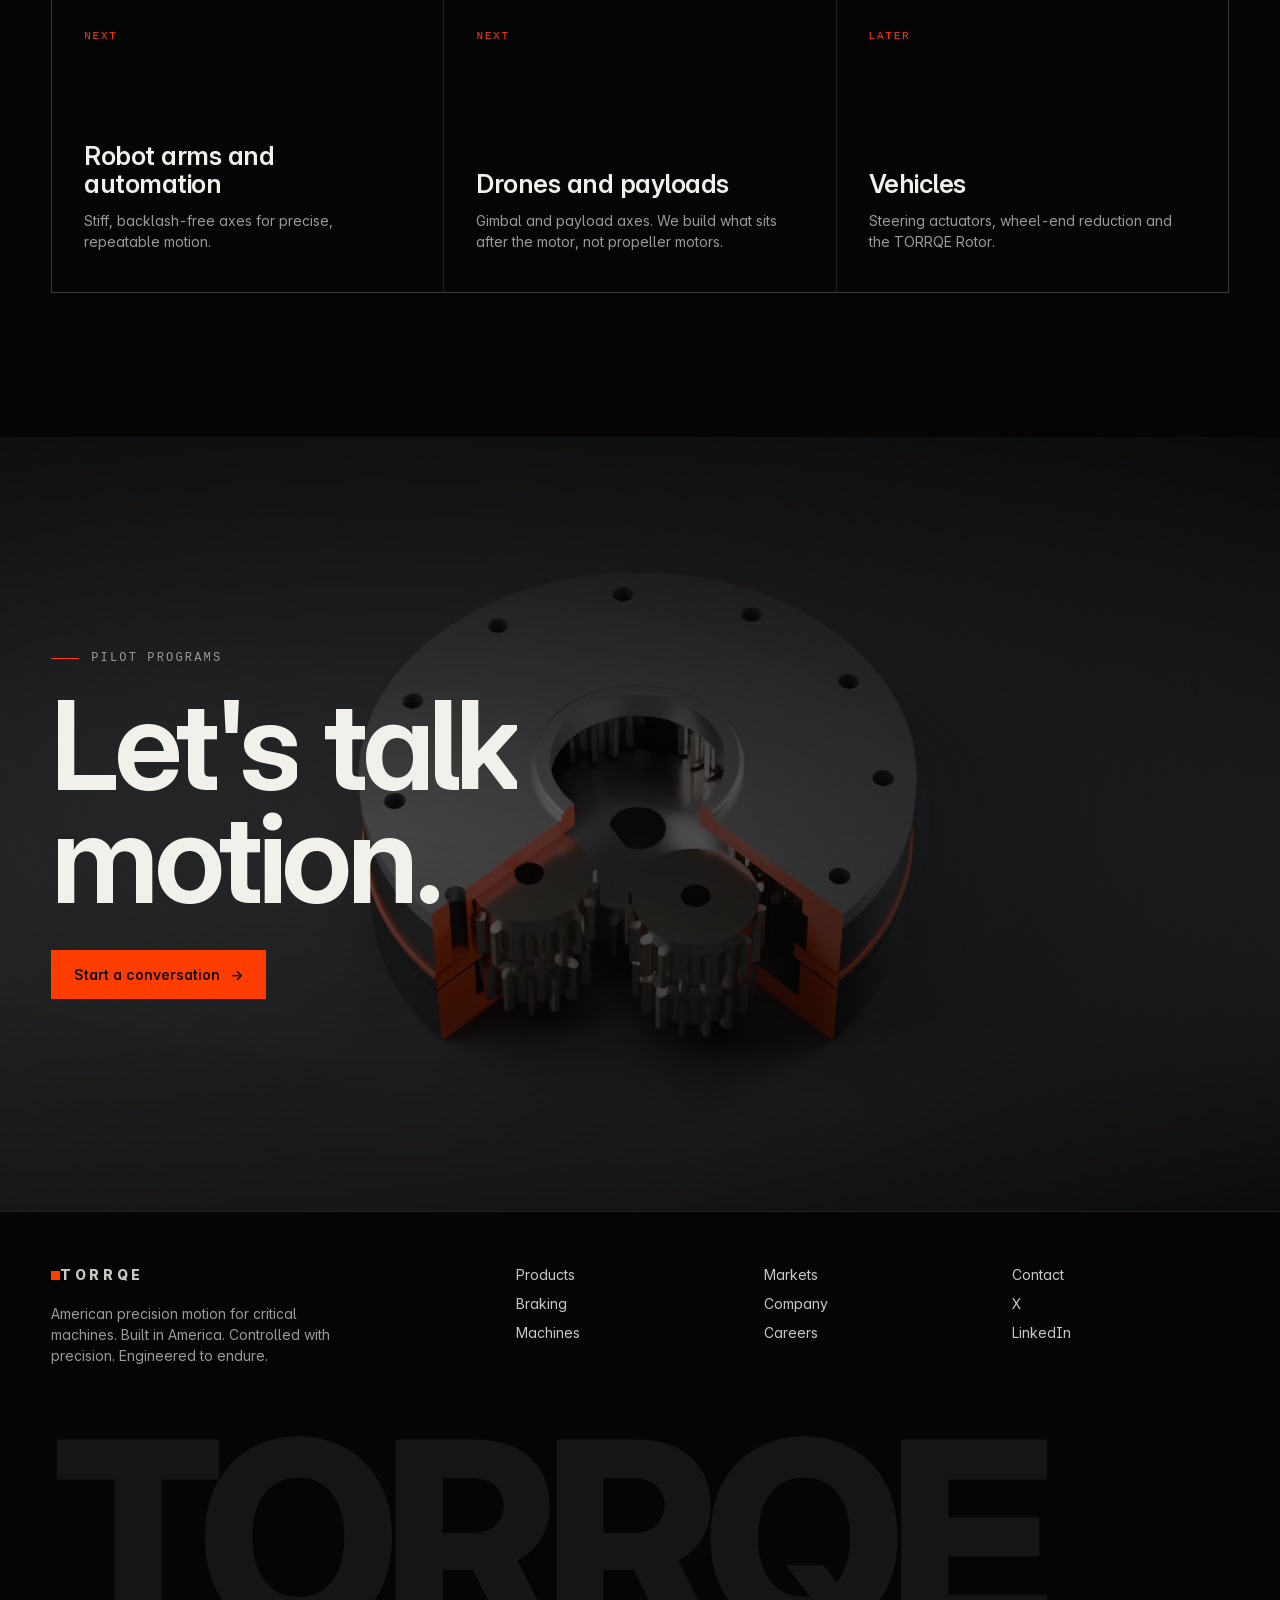
==== commit 56f5bca4: "Cinematic OG preview: bold TORRQE over the Joint hero frame, 1200x630 JPG with size, alt and Twitter" ====
--- a/index.html
+++ b/index.html
@@ -10,7 +10,11 @@
   <meta property="og:description" content="American precision actuators and the parts inside them, for robots, drones, vehicles and defense systems." />
   <meta property="og:type" content="website" />
   <meta property="og:url" content="https://www.torrqe.com/" />
-  <meta property="og:image" content="https://www.torrqe.com/images/torrqe-og-preview.webp" />
+  <meta property="og:image" content="https://www.torrqe.com/images/torrqe-og.jpg" />
+  <meta property="og:image:width" content="1200" />
+  <meta property="og:image:height" content="630" />
+  <meta property="og:image:alt" content="TORRQE in bold beside the TORRQE Joint actuator, lit in orange on black" />
+  <meta name="twitter:image" content="https://www.torrqe.com/images/torrqe-og.jpg" />
   <meta name="twitter:card" content="summary_large_image" />
   <meta name="theme-color" content="#050505" />
   <link rel="icon" type="image/png" href="images/torrqe-favicon.png" />
--- a/assets/site.css
+++ b/assets/site.css
@@ -236,7 +236,7 @@
 .foot-grid { display: grid; grid-template-columns: 2fr 1fr 1fr 1fr; gap: 32px; }
 .foot a { color: #c9c8c2; display: block; padding: 4px 0; font-size: 14px; transition: color 0.3s; }
 .foot a:hover { color: var(--orange); }
-.foot .giant { font-weight: 800; letter-spacing: -0.06em; font-size: clamp(80px, 21vw, 360px); line-height: 0.8; margin-top: 64px; color: transparent; -webkit-text-stroke: 1px rgba(241, 240, 234, 0.18); background: linear-gradient(90deg, var(--orange), var(--orange)) no-repeat; background-size: var(--fill, 0%) 100%; -webkit-background-clip: text; background-clip: text; }
+.foot .giant { font-weight: 800; letter-spacing: -0.06em; font-size: clamp(80px, 21vw, 360px); line-height: 0.8; margin-top: 64px; color: transparent; background: linear-gradient(90deg, var(--orange), var(--orange)) 0 0 / var(--fill, 0%) 100% no-repeat, linear-gradient(rgba(241, 240, 234, 0.07), rgba(241, 240, 234, 0.07)); -webkit-background-clip: text; background-clip: text; }
 
 /* ---------- product page ---------- */
 .p-hero { min-height: 82svh; display: flex; align-items: flex-end; padding: 140px 0 72px; position: relative; overflow: hidden; }
@@ -336,3 +336,6 @@
   .mrow.flip .mrow-media { order: 0; }
 }
 .mrow-copy li::before { top: 1.25em; }
+.legend-box:has(.legend:empty) { display: none; }
+@media (max-width: 760px) { .scrub-notes { text-shadow: 0 1px 14px rgba(0, 0, 0, 0.95), 0 0 2px rgba(0, 0, 0, 0.8); } }
+@media (max-width: 760px) { .scrub-pin::after { content: ""; position: absolute; left: 0; right: 0; top: 0; height: 44%; z-index: 1; pointer-events: none; background: linear-gradient(180deg, rgba(5, 5, 5, 0.88) 30%, transparent); } }
